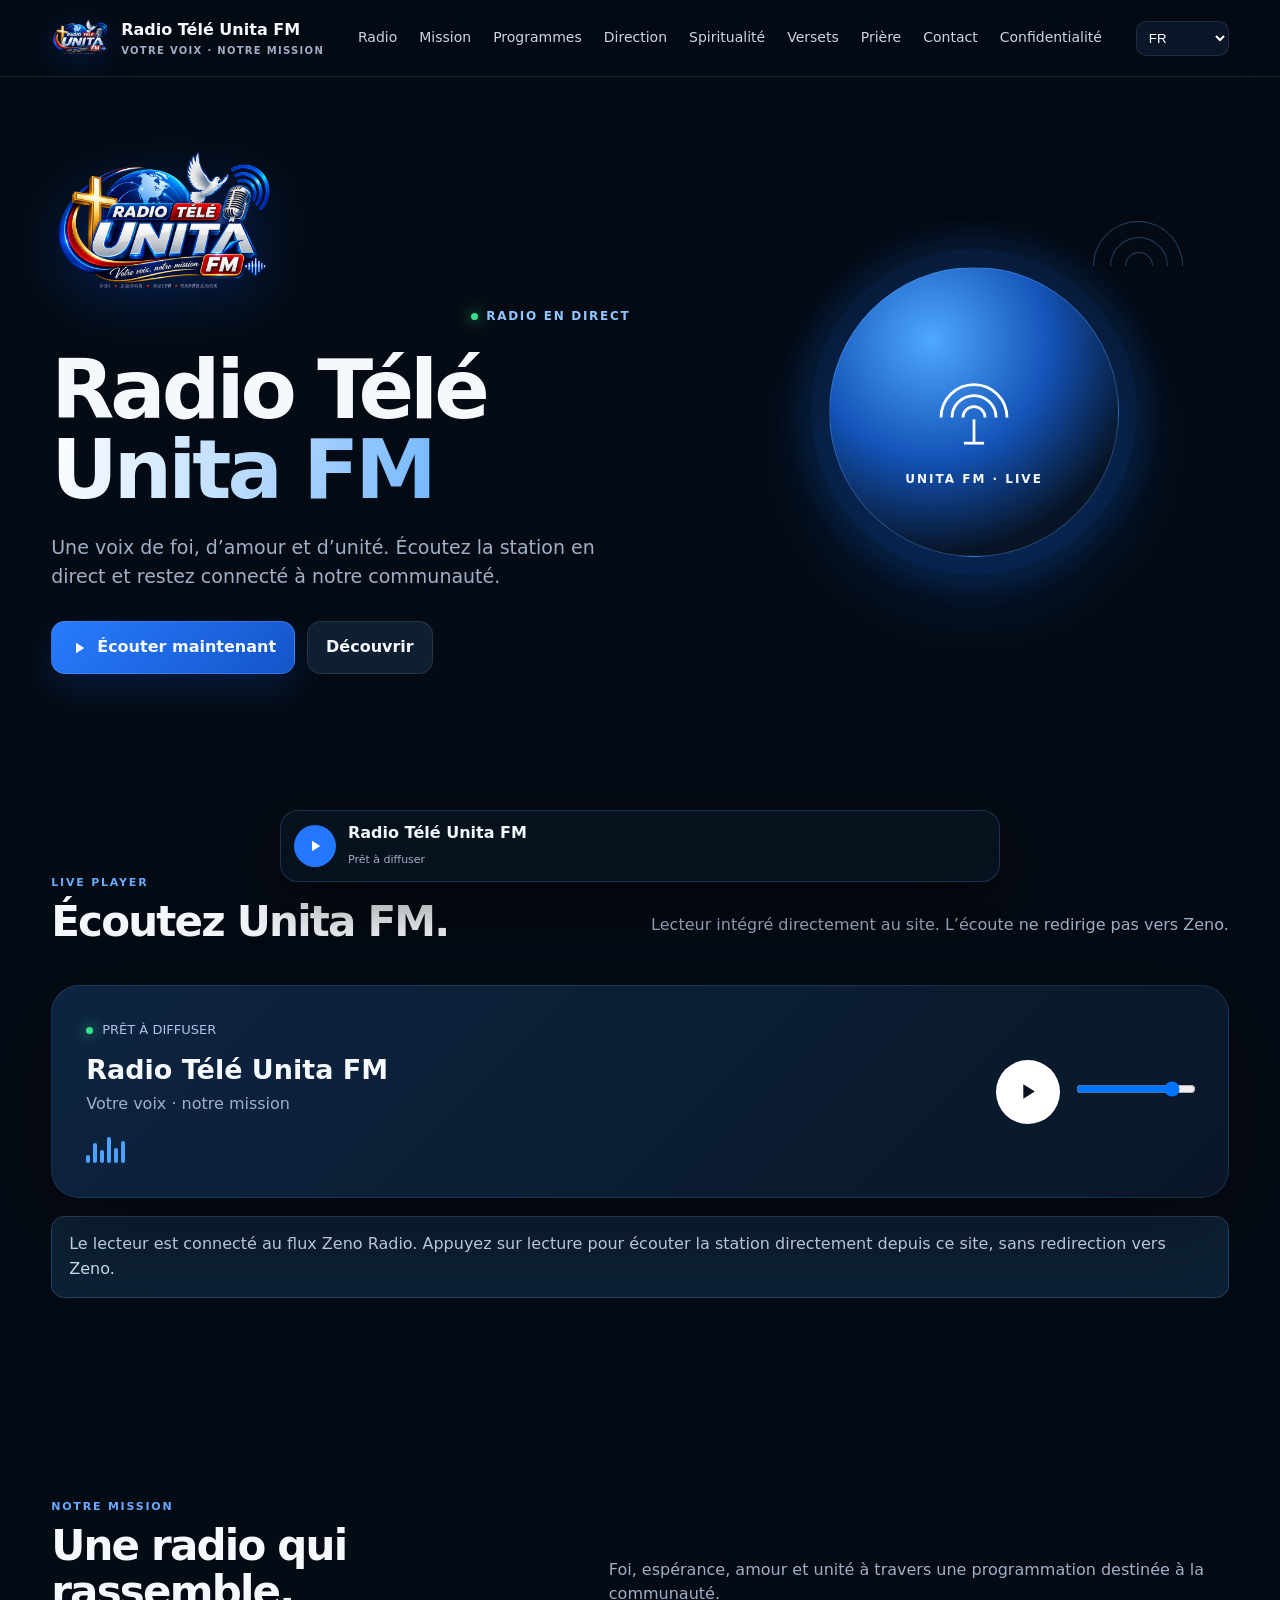
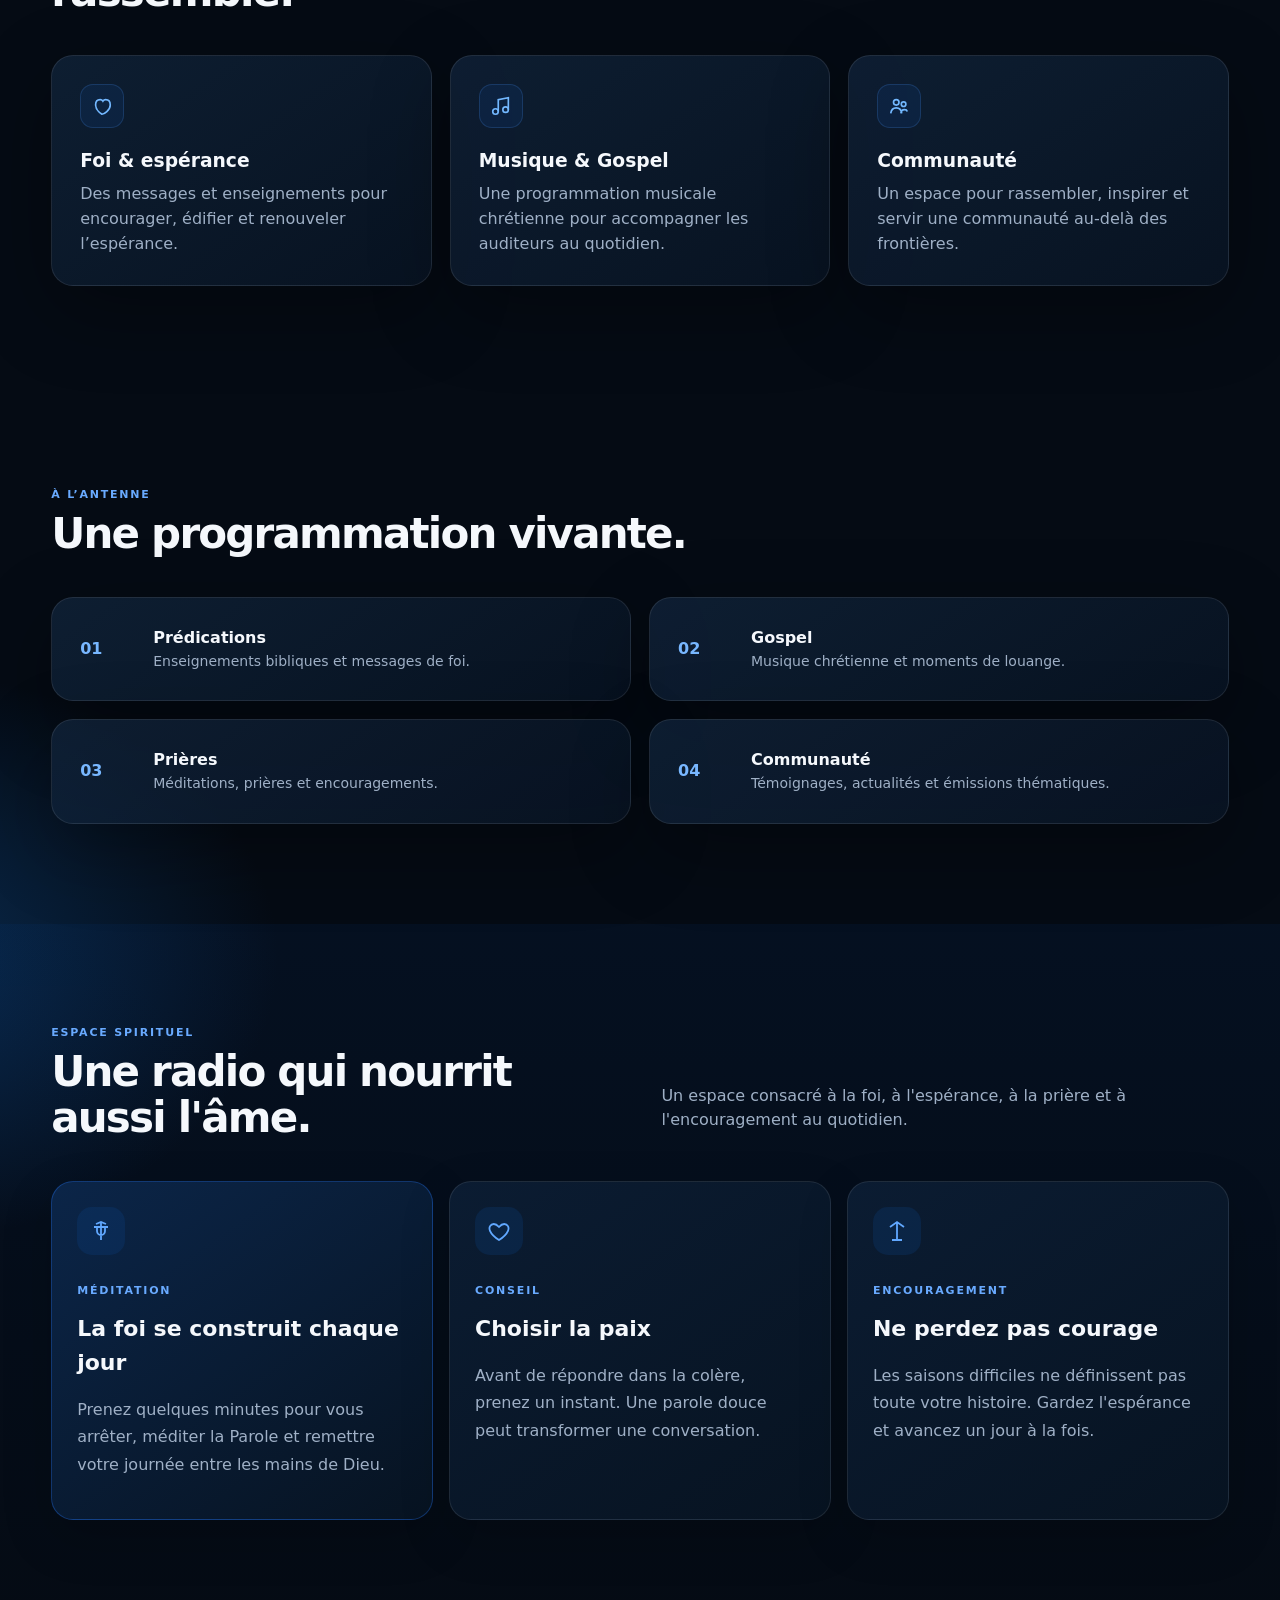
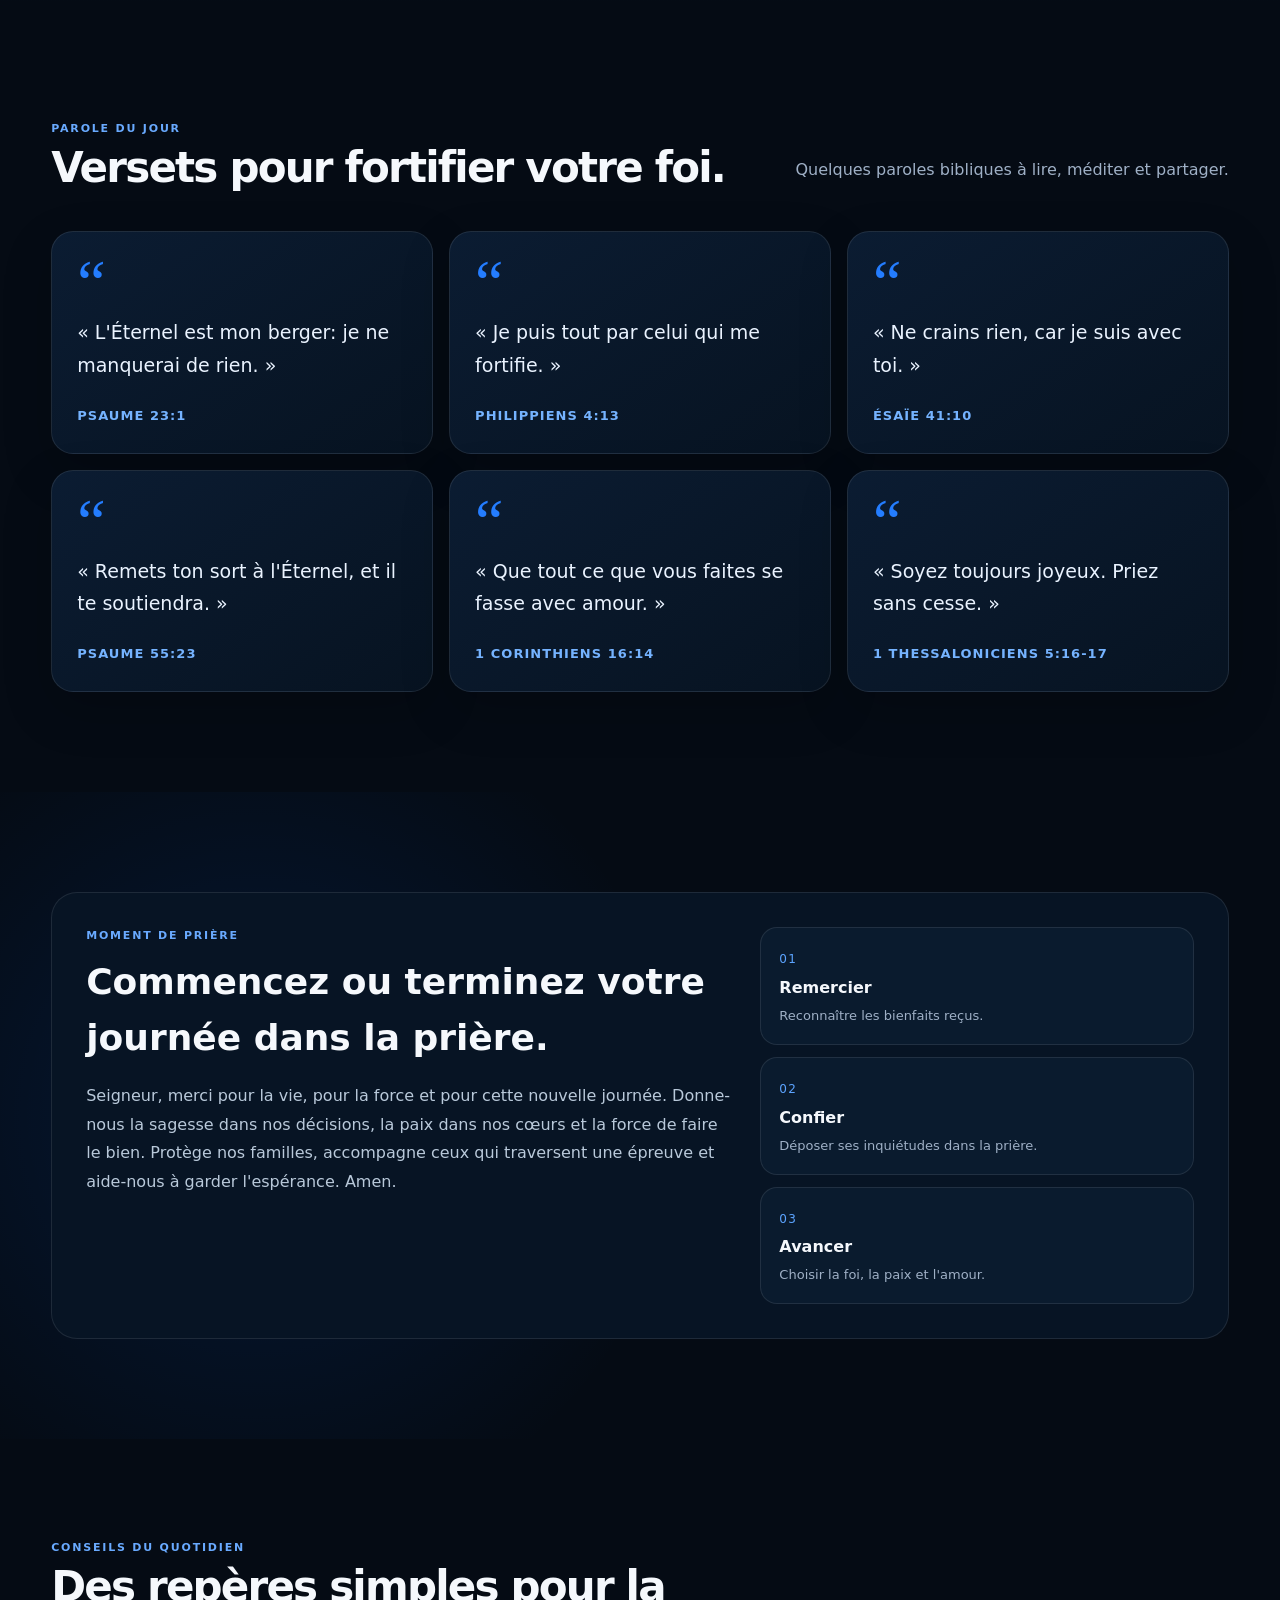
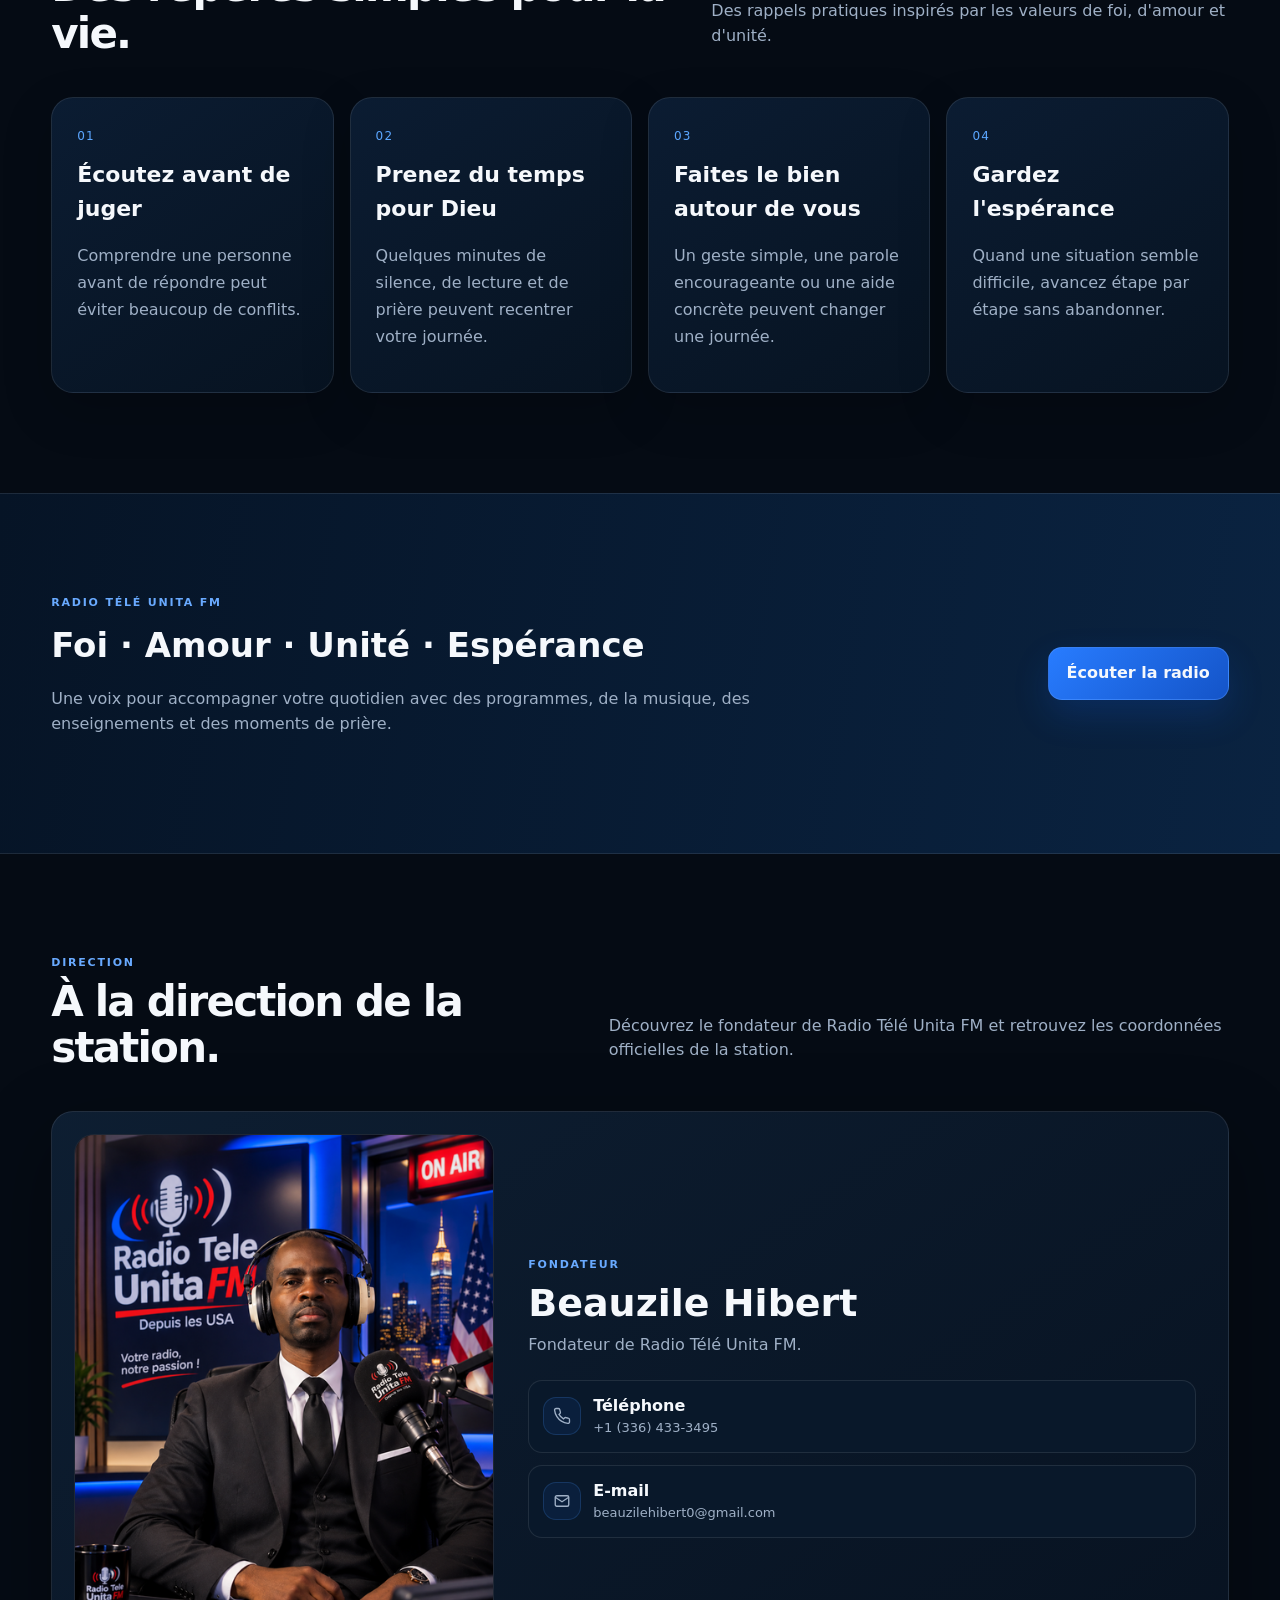
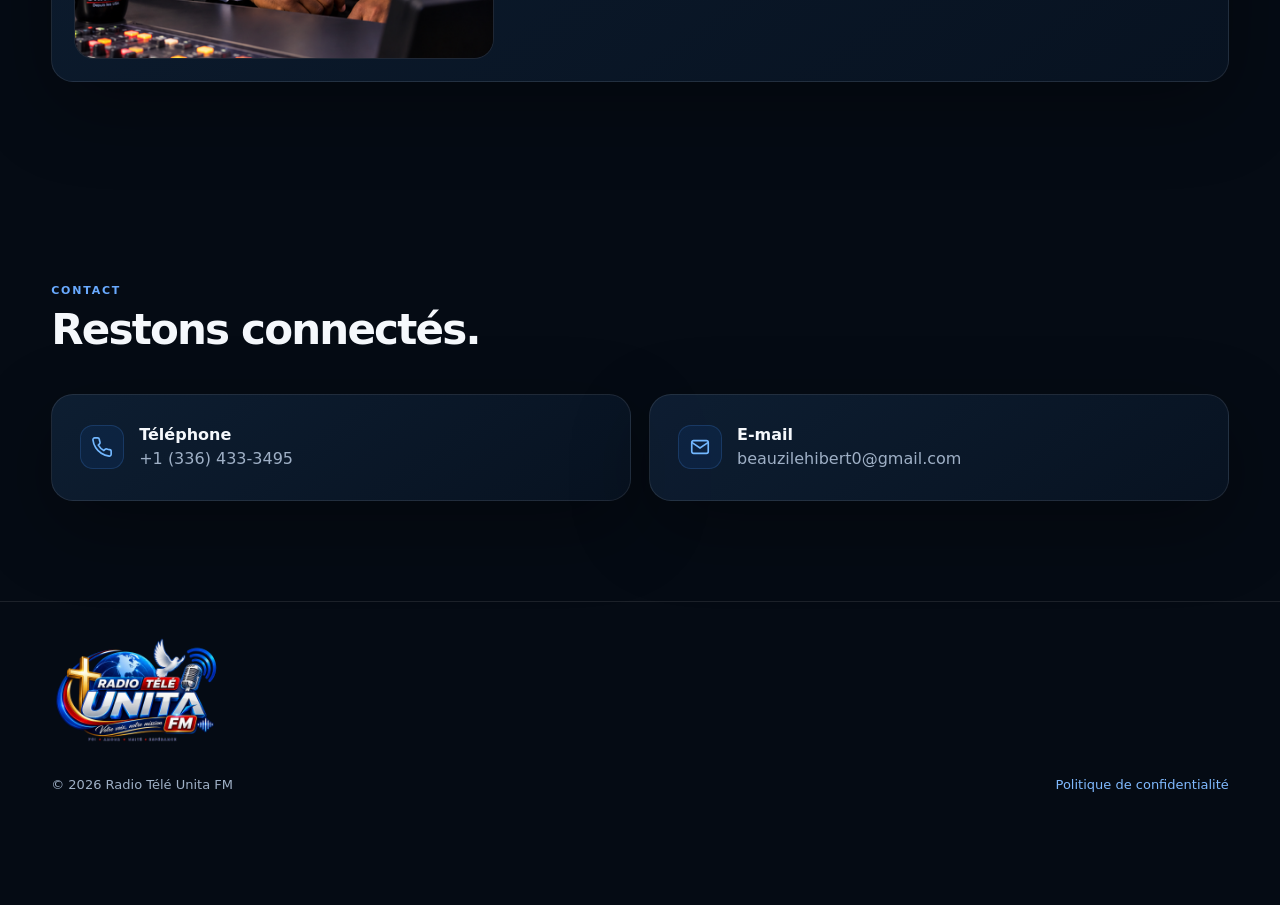
==== index.html @ 8cf8a058 "Add files via upload" ====
<!doctype html><html lang="fr"><head>
<meta charset="utf-8"><meta name="viewport" content="width=device-width,initial-scale=1">
<meta name="theme-color" content="#07111f"><meta name="description" content="Radio Télé Unita FM — Votre voix, notre mission.">
<title>Radio Télé Unita FM — Live</title>
<style>
:root{--bg:#050b14;--bg2:#091525;--panel:#0d1d31;--text:#f5f8fc;--muted:#9fb0c6;--blue:#287cff;--cyan:#5eb7ff;--line:#ffffff18;--green:#35e08a}
*{box-sizing:border-box}html{scroll-behavior:smooth}body{margin:0;color:var(--text);background:radial-gradient(900px 500px at 80% -10%,#123c70,transparent 60%),radial-gradient(700px 500px at -10% 35%,#092b50,transparent 58%),var(--bg);font-family:Inter,system-ui,-apple-system,"Segoe UI",sans-serif;line-height:1.55}a{color:inherit;text-decoration:none}.wrap{width:min(1180px,92%);margin:auto}
header{position:fixed;top:0;left:0;right:0;z-index:20;background:#050b14aa;border-bottom:1px solid var(--line);backdrop-filter:blur(20px)}.nav{height:76px;display:flex;align-items:center;justify-content:space-between;gap:18px}.brand{display:flex;align-items:center;gap:12px;font-weight:850}.logo{width:44px;height:44px;border:1px solid #4d9cff55;border-radius:14px;background:linear-gradient(145deg,#2477ff,#0d2c59);display:grid;place-items:center}.logo svg{width:23px}.brand small{display:block;color:var(--muted);font-size:10px;letter-spacing:1.3px}.links{display:flex;gap:22px;color:#c8d7e8;font-size:14px}.links a:hover{color:#fff}.lang{background:#0b1728;color:#fff;border:1px solid var(--line);padding:8px;border-radius:10px}
.hero{min-height:760px;padding:150px 0 100px;display:grid;place-items:center}.heroGrid{display:grid;grid-template-columns:1.08fr .92fr;align-items:center;gap:70px}.eyebrow{display:inline-flex;align-items:center;gap:8px;color:#91c5ff;font-size:12px;font-weight:800;letter-spacing:1.7px;text-transform:uppercase}.dot{width:7px;height:7px;border-radius:50%;background:var(--green);box-shadow:0 0 14px var(--green)}h1{font-size:clamp(48px,7vw,82px);line-height:.98;letter-spacing:-4px;margin:22px 0}.gradient{background:linear-gradient(100deg,#fff,#75b8ff);-webkit-background-clip:text;background-clip:text;color:transparent}.lead{font-size:19px;color:var(--muted);max-width:650px}.buttons{display:flex;gap:12px;flex-wrap:wrap;margin-top:30px}.btn{border:1px solid var(--line);background:#0f1f32;padding:13px 18px;border-radius:14px;font-weight:800;display:inline-flex;align-items:center;gap:9px}.primary{background:linear-gradient(135deg,#287cff,#1454c8);border-color:#5b9cff66;box-shadow:0 15px 35px #1265ff2b}.visual{position:relative;min-height:440px;display:grid;place-items:center}.halo{position:absolute;width:360px;height:360px;border-radius:50%;background:#1d73ff18;filter:blur(10px);animation:pulse 4s ease-in-out infinite}.disc{position:relative;width:290px;height:290px;border-radius:50%;border:1px solid #66adff55;background:radial-gradient(circle at 35% 25%,#4fa8ff,#1353b7 42%,#071426 75%);display:grid;place-items:center;box-shadow:0 0 0 18px #287cff0d,0 30px 100px #006dff38}.disc svg{width:110px}.disc b{position:absolute;bottom:68px;font-size:12px;letter-spacing:2px}.signal{position:absolute;top:35px;right:7%;width:120px;height:70px}.signal i{position:absolute;border:1px solid #5faaff55;border-left-color:transparent;border-bottom-color:transparent;border-radius:50%;transform:rotate(-45deg)}.s1{width:28px;height:28px;right:40px;top:25px}.s2{width:58px;height:58px;right:25px;top:10px}.s3{width:90px;height:90px;right:10px;top:-6px}
section{padding:100px 0}.top{display:flex;justify-content:space-between;gap:30px;align-items:end;margin-bottom:32px}.top h2{font-size:42px;line-height:1.1;letter-spacing:-1.8px;margin:8px 0}.top p{color:var(--muted);max-width:620px}.eyeblue{color:#69aaff;text-transform:uppercase;font-size:11px;letter-spacing:1.8px;font-weight:900}
.cards{display:grid;grid-template-columns:repeat(3,1fr);gap:18px}.card{background:linear-gradient(145deg,#11253dba,#091526ba);border:1px solid var(--line);border-radius:22px;padding:28px;box-shadow:0 25px 80px #0005;transition:.25s}.card:hover{transform:translateY(-4px);border-color:#62aaff3a}.ico{width:44px;height:44px;border-radius:13px;background:#1d73ff16;border:1px solid #4d9cff30;display:grid;place-items:center;color:#73b8ff}.ico svg{width:22px}.card h3{margin:18px 0 7px}.card p{margin:0;color:var(--muted)}
.player{position:relative;overflow:hidden;background:linear-gradient(135deg,#0d2440,#091728);border:1px solid #5c9eff2b;border-radius:28px;padding:34px;box-shadow:0 30px 100px #0005}.playerGrid{display:grid;grid-template-columns:1fr auto;gap:30px;align-items:center}.status{display:flex;align-items:center;gap:9px;color:#a9c6e6;font-size:13px}.track{font-size:27px;font-weight:850;margin:8px 0 2px}.artist{color:var(--muted)}.controls{display:flex;align-items:center;gap:14px}.play{width:64px;height:64px;border:0;border-radius:50%;background:#fff;color:#07111f;display:grid;place-items:center;cursor:pointer}.volume{width:120px}.volume input{width:100%}.eq{height:30px;display:flex;align-items:end;gap:3px;margin-top:16px}.eq i{display:block;width:4px;border-radius:4px;background:#4da1ff;height:8px;animation:eq 1s ease-in-out infinite}.eq i:nth-child(2){height:20px;animation-delay:.15s}.eq i:nth-child(3){height:13px;animation-delay:.3s}.eq i:nth-child(4){height:26px;animation-delay:.45s}.eq i:nth-child(5){height:15px;animation-delay:.6s}.eq i:nth-child(6){height:22px;animation-delay:.2s}.paused i{animation-play-state:paused}.notice{margin-top:18px;padding:15px 17px;background:#0d2035;border:1px solid #284463;border-radius:13px;color:#cfe2f6}
.programs,.contacts{display:grid;grid-template-columns:1fr 1fr;gap:18px}.program{display:flex;gap:18px;align-items:center}.number{min-width:55px;color:#78b7ff;font-weight:850}.program span{display:block;color:var(--muted);font-size:14px}.contactItem{display:flex;gap:15px;align-items:flex-start}.contactItem span{display:block;color:var(--muted)}
footer{border-top:1px solid var(--line);padding:35px 0 110px;color:var(--muted);font-size:13px}.foot{display:flex;justify-content:space-between;gap:20px;flex-wrap:wrap}.privacy{color:#80baff}.bottom{position:fixed;bottom:18px;left:50%;transform:translateX(-50%);z-index:30;width:min(720px,92%);background:#081320e8;border:1px solid #6aaeff35;backdrop-filter:blur(22px);border-radius:18px;padding:10px 13px;box-shadow:0 20px 60px #0008;display:flex;align-items:center;gap:12px}.mini{width:42px;height:42px;border:0;border-radius:50%;background:#2477ff;color:#fff;display:grid;place-items:center}.miniInfo{flex:1;min-width:0}.miniInfo b{display:block;white-space:nowrap;overflow:hidden;text-overflow:ellipsis}.miniInfo span{font-size:11px;color:var(--muted)}
@keyframes pulse{50%{transform:scale(1.08);opacity:.65}}@keyframes eq{50%{transform:scaleY(.35)}}
@media(max-width:900px){.director{grid-template-columns:1fr}.directorInfo{padding:8px}.heroGrid{grid-template-columns:1fr;gap:30px}.visual{min-height:350px}.cards{grid-template-columns:1fr}.programs,.contacts{grid-template-columns:1fr}.playerGrid{grid-template-columns:1fr}.top{display:block}.links{display:none}}

.director{display:grid;grid-template-columns:minmax(280px,420px) 1fr;gap:34px;align-items:center;padding:22px}
.directorPhoto{border-radius:20px;overflow:hidden;aspect-ratio:4/5;background:#08111f;border:1px solid #ffffff18}
.directorPhoto img{width:100%;height:100%;display:block;object-fit:cover;object-position:center top}
.directorInfo{padding:10px 10px 10px 0}.directorInfo h3{font-size:38px;line-height:1.1;margin:10px 0 8px}.directorInfo p{color:var(--muted);margin:0 0 22px}
.directorContacts{display:grid;gap:12px}.directorContacts a{display:flex;gap:12px;align-items:center;padding:13px 14px;border:1px solid var(--line);background:#09182a;border-radius:14px}.directorContacts a:hover{border-color:#5eaaff55}.directorContacts strong{display:block}.directorContacts span{display:block;color:var(--muted);font-size:13px}.ico.small{width:38px;height:38px;min-width:38px}.ico.small svg{width:18px}

.brandLogo{width:58px;height:42px;object-fit:contain;display:block;filter:drop-shadow(0 5px 16px rgba(0,95,255,.25))}
.footerLogo{width:170px;height:auto;object-fit:contain;margin-bottom:18px}.heroLogo{width:min(420px,78vw);max-height:150px;object-fit:contain;object-position:left center;margin:0 0 20px;filter:drop-shadow(0 15px 30px rgba(0,92,255,.25))}.directorContacts .ico.small{display:grid;place-items:center;flex:0 0 38px}.directorContacts .ico.small svg{display:block;margin:0}.contactItem{align-items:center}.contactItem>.ico{display:grid;place-items:center;flex:0 0 44px}.contactItem>.ico svg{display:block;margin:0}
.spiritualHero{background:linear-gradient(180deg,rgba(0,76,180,.08),transparent)}
.spiritualGrid,.verseGrid,.adviceGrid{display:grid;grid-template-columns:repeat(3,1fr);gap:16px}
.spiritualCard,.verseCard,.adviceCard{background:linear-gradient(145deg,#0b1c32,#071321);border:1px solid var(--line);border-radius:22px;padding:25px;box-shadow:0 18px 50px rgba(0,0,0,.18)}
.spiritualCard.featured{border-color:#2479ff55;background:linear-gradient(145deg,#0b2548,#071321)}
.spiritualIcon{width:48px;height:48px;border-radius:15px;display:grid;place-items:center;background:#0c4e9c33;color:#61a8ff;margin-bottom:22px}
.spiritualIcon svg{width:24px}
.spiritualCard h3,.adviceCard h3{margin:10px 0 10px;font-size:22px}
.spiritualCard p,.verseCard p,.adviceCard p{color:var(--muted);line-height:1.7}
.verseGrid{grid-template-columns:repeat(3,1fr)}
.verseCard{position:relative;min-height:190px}
.verseCard .quoteMark{font-size:64px;line-height:.8;color:#247dff;font-family:Georgia,serif}
.verseCard p{font-size:19px;color:#eaf3ff;margin:8px 0 22px}
.verseCard strong{font-size:13px;color:#75b3ff;letter-spacing:.08em;text-transform:uppercase}
.prayerSection{background:radial-gradient(circle at 20% 50%,rgba(0,103,255,.14),transparent 40%)}
.prayerBox{display:grid;grid-template-columns:1.2fr .8fr;gap:24px;padding:34px;border:1px solid var(--line);border-radius:26px;background:#071424}
.prayerCopy h2{font-size:36px;max-width:700px;margin:10px 0 16px}.prayerCopy p{color:#b9c9da;line-height:1.8}
.prayerSteps{display:grid;gap:12px}
.prayerSteps div{padding:18px;border:1px solid var(--line);border-radius:17px;background:#0a1b2e}
.prayerSteps span{font-size:12px;color:#5ca4ff;letter-spacing:.1em}.prayerSteps strong{display:block;margin:5px 0}.prayerSteps p{margin:0;color:var(--muted);font-size:13px}
.adviceGrid{grid-template-columns:repeat(4,1fr)}
.adviceCard>span{color:#5ba6ff;font-size:12px;letter-spacing:.1em}
.communityBand{background:linear-gradient(100deg,#061426,#0a2341);border-top:1px solid var(--line);border-bottom:1px solid var(--line)}
.communityInner{display:flex;justify-content:space-between;align-items:center;gap:30px}
.communityInner h2{font-size:34px;margin:8px 0}.communityInner p{color:var(--muted);max-width:720px}
@media(max-width:900px){.spiritualGrid,.verseGrid{grid-template-columns:1fr 1fr}.adviceGrid{grid-template-columns:1fr 1fr}.prayerBox{grid-template-columns:1fr}.communityInner{display:block}.communityInner .btn{margin-top:18px}}
@media(max-width:560px){.spiritualGrid,.verseGrid,.adviceGrid{grid-template-columns:1fr}.brandLogo{width:50px;height:38px}.prayerCopy h2,.communityInner h2{font-size:28px}}

</style></head>
<body>
<header><div class="wrap nav"><a class="brand" href="#home"><img class="brandLogo" src="./assets/logo-radio-tele-unita-fm.png" alt="Radio Télé Unita FM"><div>Radio Télé Unita FM<small>VOTRE VOIX · NOTRE MISSION</small></div></a><nav class="links"><a href="#radio">Radio</a><a href="#mission">Mission</a><a href="#programmes">Programmes</a><a href="#direction">Direction</a><a href="#spiritualite">Spiritualité</a><a href="#versets">Versets</a><a href="#priere">Prière</a><a href="#contact">Contact</a><a href="privacy.html">Confidentialité</a></nav><select id="lang" class="lang"><option value="fr">FR</option><option value="ht">KREYÒL</option><option value="en">EN</option></select></div></header>
<main id="home">
<section class="hero"><div class="wrap heroGrid"><div><img class="heroLogo" src="./assets/logo-radio-tele-unita-fm.png" alt="Logo officiel Radio Télé Unita FM"><div class="eyebrow"><i class="dot"></i> RADIO EN DIRECT</div><h1>Radio Télé<br><span class="gradient">Unita FM</span></h1><p class="lead" data-fr="Une voix de foi, d’amour et d’unité. Écoutez la station en direct et restez connecté à notre communauté." data-ht="Yon vwa lafwa, lanmou ak inite. Koute estasyon an an dirèk epi rete konekte ak kominote nou an." data-en="A voice of faith, love and unity. Listen live and stay connected to our community.">Une voix de foi, d’amour et d’unité. Écoutez la station en direct et restez connecté à notre communauté.</p><div class="buttons"><a class="btn primary" href="#radio" onclick="startRadio();return false;"><svg width="18" viewBox="0 0 24 24" fill="currentColor"><path d="M8 5v14l11-7z"/></svg>Écouter maintenant</a><a class="btn" href="#mission">Découvrir</a></div></div><div class="visual"><div class="halo"></div><div class="disc"><svg viewBox="0 0 120 120" fill="none" stroke="#fff" stroke-width="3"><path d="M24 66a36 36 0 0 1 72 0"/><path d="M36 66a24 24 0 0 1 48 0"/><path d="M48 66a12 12 0 0 1 24 0"/><path d="M60 68v25"/><path d="M49 94h22"/></svg><b>UNITA FM · LIVE</b></div><div class="signal"><i class="s1"></i><i class="s2"></i><i class="s3"></i></div></div></div></section>
<section id="radio"><div class="wrap"><div class="top"><div><div class="eyeblue">LIVE PLAYER</div><h2>Écoutez Unita FM.</h2></div><p>Lecteur intégré directement au site. L’écoute ne redirige pas vers Zeno.</p></div><div class="player"><div class="playerGrid"><div><div class="status"><i class="dot"></i><span id="status">PRÊT À DIFFUSER</span></div><div class="track">Radio Télé Unita FM</div><div class="artist" id="artist">Votre voix · notre mission</div><div class="eq paused" id="eq"><i></i><i></i><i></i><i></i><i></i><i></i></div></div><div class="controls"><button class="play" id="play" aria-label="Lecture"><svg viewBox="0 0 24 24" width="25" fill="currentColor"><path d="M8 5v14l11-7z"/></svg></button><div class="volume"><input id="volume" type="range" min="0" max="1" step=".01" value=".85"></div></div></div><audio id="audio" preload="none"></audio></div><div class="notice" id="notice">Le lecteur est connecté au flux Zeno Radio. Appuyez sur lecture pour écouter la station directement depuis ce site, sans redirection vers Zeno.</div></div></section>
<section id="mission"><div class="wrap"><div class="top"><div><div class="eyeblue">NOTRE MISSION</div><h2>Une radio qui rassemble.</h2></div><p>Foi, espérance, amour et unité à travers une programmation destinée à la communauté.</p></div><div class="cards">
<div class="card"><div class="ico"><svg viewBox="0 0 24 24" fill="none" stroke="currentColor" stroke-width="1.8"><path d="M12 21s-7-4.4-7-10.2C5 7.5 6.9 5 10 5c1.4 0 2.4.7 3 1.7C13.6 5.7 14.6 5 16 5c3.1 0 5 2.5 5 5.8C21 16.6 14 21 12 21Z"/></svg></div><h3>Foi & espérance</h3><p>Des messages et enseignements pour encourager, édifier et renouveler l’espérance.</p></div>
<div class="card"><div class="ico"><svg viewBox="0 0 24 24" fill="none" stroke="currentColor" stroke-width="1.8"><path d="M9 18V5l11-2v13"/><circle cx="6" cy="18" r="3"/><circle cx="17" cy="16" r="3"/></svg></div><h3>Musique & Gospel</h3><p>Une programmation musicale chrétienne pour accompagner les auditeurs au quotidien.</p></div>
<div class="card"><div class="ico"><svg viewBox="0 0 24 24" fill="none" stroke="currentColor" stroke-width="1.8"><circle cx="9" cy="8" r="3"/><circle cx="17" cy="10" r="2.5"/><path d="M3 20c.5-4 2.4-6 6-6s5.5 2 6 6M14 20c.3-2.5 1.5-4 4-4 1.6 0 2.7.6 3 2"/></svg></div><h3>Communauté</h3><p>Un espace pour rassembler, inspirer et servir une communauté au-delà des frontières.</p></div>
</div></div></section>
<section id="programmes"><div class="wrap"><div class="top"><div><div class="eyeblue">À L’ANTENNE</div><h2>Une programmation vivante.</h2></div></div><div class="programs">
<div class="card program"><div class="number">01</div><div><strong>Prédications</strong><span>Enseignements bibliques et messages de foi.</span></div></div><div class="card program"><div class="number">02</div><div><strong>Gospel</strong><span>Musique chrétienne et moments de louange.</span></div></div><div class="card program"><div class="number">03</div><div><strong>Prières</strong><span>Méditations, prières et encouragements.</span></div></div><div class="card program"><div class="number">04</div><div><strong>Communauté</strong><span>Témoignages, actualités et émissions thématiques.</span></div></div>
</div></div></section>


<section id="spiritualite" class="spiritualHero">
  <div class="wrap">
    <div class="top">
      <div>
        <div class="eyeblue">ESPACE SPIRITUEL</div>
        <h2>Une radio qui nourrit aussi l'âme.</h2>
      </div>
      <p>Un espace consacré à la foi, à l'espérance, à la prière et à l'encouragement au quotidien.</p>
    </div>
    <div class="spiritualGrid">
      <article class="spiritualCard featured">
        <div class="spiritualIcon"><svg viewBox="0 0 24 24" fill="none" stroke="currentColor" stroke-width="1.8"><path d="M12 3v18M5 8h14M7 5l5-2 5 2M8 8v4a4 4 0 0 0 8 0V8"/></svg></div>
        <span class="eyeblue">MÉDITATION</span>
        <h3>La foi se construit chaque jour</h3>
        <p>Prenez quelques minutes pour vous arrêter, méditer la Parole et remettre votre journée entre les mains de Dieu.</p>
      </article>
      <article class="spiritualCard">
        <div class="spiritualIcon"><svg viewBox="0 0 24 24" fill="none" stroke="currentColor" stroke-width="1.8"><path d="M12 21s-7-4.5-9-9.2C1.5 8.3 3.4 5 6.8 5c2 0 3.5 1.1 5.2 3 1.7-1.9 3.2-3 5.2-3C20.6 5 22.5 8.3 21 11.8 19 16.5 12 21 12 21Z"/></svg></div>
        <span class="eyeblue">CONSEIL</span>
        <h3>Choisir la paix</h3>
        <p>Avant de répondre dans la colère, prenez un instant. Une parole douce peut transformer une conversation.</p>
      </article>
      <article class="spiritualCard">
        <div class="spiritualIcon"><svg viewBox="0 0 24 24" fill="none" stroke="currentColor" stroke-width="1.8"><path d="M12 3v18M5 8l7-5 7 5M7 21h10"/></svg></div>
        <span class="eyeblue">ENCOURAGEMENT</span>
        <h3>Ne perdez pas courage</h3>
        <p>Les saisons difficiles ne définissent pas toute votre histoire. Gardez l'espérance et avancez un jour à la fois.</p>
      </article>
    </div>
  </div>
</section>

<section id="versets">
  <div class="wrap">
    <div class="top">
      <div><div class="eyeblue">PAROLE DU JOUR</div><h2>Versets pour fortifier votre foi.</h2></div>
      <p>Quelques paroles bibliques à lire, méditer et partager.</p>
    </div>
    <div class="verseGrid">
      <article class="verseCard">
        <div class="quoteMark">“</div>
        <p>« L'Éternel est mon berger: je ne manquerai de rien. »</p>
        <strong>Psaume 23:1</strong>
      </article>
      <article class="verseCard">
        <div class="quoteMark">“</div>
        <p>« Je puis tout par celui qui me fortifie. »</p>
        <strong>Philippiens 4:13</strong>
      </article>
      <article class="verseCard">
        <div class="quoteMark">“</div>
        <p>« Ne crains rien, car je suis avec toi. »</p>
        <strong>Ésaïe 41:10</strong>
      </article>
      <article class="verseCard">
        <div class="quoteMark">“</div>
        <p>« Remets ton sort à l'Éternel, et il te soutiendra. »</p>
        <strong>Psaume 55:23</strong>
      </article>
      <article class="verseCard">
        <div class="quoteMark">“</div>
        <p>« Que tout ce que vous faites se fasse avec amour. »</p>
        <strong>1 Corinthiens 16:14</strong>
      </article>
      <article class="verseCard">
        <div class="quoteMark">“</div>
        <p>« Soyez toujours joyeux. Priez sans cesse. »</p>
        <strong>1 Thessaloniciens 5:16-17</strong>
      </article>
    </div>
  </div>
</section>

<section id="priere" class="prayerSection">
  <div class="wrap">
    <div class="prayerBox">
      <div class="prayerCopy">
        <div class="eyeblue">MOMENT DE PRIÈRE</div>
        <h2>Commencez ou terminez votre journée dans la prière.</h2>
        <p>Seigneur, merci pour la vie, pour la force et pour cette nouvelle journée. Donne-nous la sagesse dans nos décisions, la paix dans nos cœurs et la force de faire le bien. Protège nos familles, accompagne ceux qui traversent une épreuve et aide-nous à garder l'espérance. Amen.</p>
      </div>
      <div class="prayerSteps">
        <div><span>01</span><strong>Remercier</strong><p>Reconnaître les bienfaits reçus.</p></div>
        <div><span>02</span><strong>Confier</strong><p>Déposer ses inquiétudes dans la prière.</p></div>
        <div><span>03</span><strong>Avancer</strong><p>Choisir la foi, la paix et l'amour.</p></div>
      </div>
    </div>
  </div>
</section>

<section id="conseils">
  <div class="wrap">
    <div class="top">
      <div><div class="eyeblue">CONSEILS DU QUOTIDIEN</div><h2>Des repères simples pour la vie.</h2></div>
      <p>Des rappels pratiques inspirés par les valeurs de foi, d'amour et d'unité.</p>
    </div>
    <div class="adviceGrid">
      <article class="adviceCard"><span>01</span><h3>Écoutez avant de juger</h3><p>Comprendre une personne avant de répondre peut éviter beaucoup de conflits.</p></article>
      <article class="adviceCard"><span>02</span><h3>Prenez du temps pour Dieu</h3><p>Quelques minutes de silence, de lecture et de prière peuvent recentrer votre journée.</p></article>
      <article class="adviceCard"><span>03</span><h3>Faites le bien autour de vous</h3><p>Un geste simple, une parole encourageante ou une aide concrète peuvent changer une journée.</p></article>
      <article class="adviceCard"><span>04</span><h3>Gardez l'espérance</h3><p>Quand une situation semble difficile, avancez étape par étape sans abandonner.</p></article>
    </div>
  </div>
</section>

<section class="communityBand">
  <div class="wrap communityInner">
    <div><div class="eyeblue">RADIO TÉLÉ UNITA FM</div><h2>Foi · Amour · Unité · Espérance</h2><p>Une voix pour accompagner votre quotidien avec des programmes, de la musique, des enseignements et des moments de prière.</p></div>
    <a class="btn primary" href="#player">Écouter la radio</a>
  </div>
</section>

<section id="direction"><div class="wrap"><div class="top"><div><div class="eyeblue">DIRECTION</div><h2>À la direction de la station.</h2></div><p>Découvrez le fondateur de Radio Télé Unita FM et retrouvez les coordonnées officielles de la station.</p></div>
<div class="director card">
  <div class="directorPhoto"><img src="assets/fondateur-beauzile-hibert.png" alt="Beauzile Hibert, fondateur de Radio Télé Unita FM"></div>
  <div class="directorInfo">
    <div class="eyeblue">FONDATEUR</div>
    <h3>Beauzile Hibert</h3>
    <p>Fondateur de Radio Télé Unita FM.</p>
    <div class="directorContacts">
      <a href="tel:+13364333495"><span class="ico small"><svg viewBox="0 0 24 24" fill="none" stroke="currentColor" stroke-width="1.8"><path d="M22 16.9v3a2 2 0 0 1-2.2 2 19.8 19.8 0 0 1-8.6-3.1 19.4 19.4 0 0 1-6-6A19.8 19.8 0 0 1 2.1 4.2 2 2 0 0 1 4.1 2h3a2 2 0 0 1 2 1.7c.1 1 .4 1.9.7 2.8a2 2 0 0 1-.5 2.1L8 9.9a16 16 0 0 0 6 6l1.3-1.3a2 2 0 0 1 2.1-.5c.9.3 1.8.6 2.8.7a2 2 0 0 1 1.8 2.1Z"/></svg></span><div><strong>Téléphone</strong><span>+1 (336) 433-3495</span></div></a>
      <a href="mailto:beauzilehibert0@gmail.com"><span class="ico small"><svg viewBox="0 0 24 24" fill="none" stroke="currentColor" stroke-width="1.8"><rect x="3" y="5" width="18" height="14" rx="2"/><path d="m3 7 9 6 9-6"/></svg></span><div><strong>E-mail</strong><span>beauzilehibert0@gmail.com</span></div></a>
    </div>
  </div>
</div></div></section>

<section id="contact"><div class="wrap"><div class="top"><div><div class="eyeblue">CONTACT</div><h2>Restons connectés.</h2></div></div><div class="contacts">
<div class="card contactItem"><div class="ico"><svg viewBox="0 0 24 24" fill="none" stroke="currentColor" stroke-width="1.8"><path d="M22 16.9v3a2 2 0 0 1-2.2 2 19.8 19.8 0 0 1-8.6-3.1 19.4 19.4 0 0 1-6-6A19.8 19.8 0 0 1 2.1 4.2 2 2 0 0 1 4.1 2h3a2 2 0 0 1 2 1.7c.1 1 .4 1.9.7 2.8a2 2 0 0 1-.5 2.1L8 9.9a16 16 0 0 0 6 6l1.3-1.3a2 2 0 0 1 2.1-.5c.9.3 1.8.6 2.8.7a2 2 0 0 1 1.8 2.1Z"/></svg></div><div><strong>Téléphone</strong><span>+1 (336) 433-3495</span></div></div>
<div class="card contactItem"><div class="ico"><svg viewBox="0 0 24 24" fill="none" stroke="currentColor" stroke-width="1.8"><rect x="3" y="5" width="18" height="14" rx="2"/><path d="m3 7 9 6 9-6"/></svg></div><div><strong>E-mail</strong><span>beauzilehibert0@gmail.com</span></div></div>
</div></div></section></main>
<footer><div class="wrap"><img class="footerLogo" src="./assets/logo-radio-tele-unita-fm.png" alt="Radio Télé Unita FM"><div class="foot"><div>© 2026 Radio Télé Unita FM</div><a class="privacy" href="privacy.html">Politique de confidentialité</a></div></footer>
<div class="bottom"><button class="mini" id="mini" aria-label="Lecture"><svg width="18" viewBox="0 0 24 24" fill="currentColor"><path d="M8 5v14l11-7z"/></svg></button><div class="miniInfo"><b>Radio Télé Unita FM</b><span id="miniStatus">Prêt à diffuser</span></div></div>
<script>
const STREAM_URL="https://stream.zeno.fm/qqpqyfuzresvv";
const audio=document.getElementById("audio"),play=document.getElementById("play"),mini=document.getElementById("mini"),status=document.getElementById("status"),miniStatus=document.getElementById("miniStatus"),eq=document.getElementById("eq");
if(STREAM_URL) audio.src=STREAM_URL;
function render(on){play.innerHTML=on?'<svg viewBox="0 0 24 24" width="25" fill="currentColor"><path d="M7 5h3v14H7zM14 5h3v14h-3z"/></svg>':'<svg viewBox="0 0 24 24" width="25" fill="currentColor"><path d="M8 5v14l11-7z"/></svg>';mini.innerHTML=on?'<svg viewBox="0 0 24 24" width="18" fill="currentColor"><path d="M7 5h3v14H7zM14 5h3v14h-3z"/></svg>':'<svg viewBox="0 0 24 24" width="18" fill="currentColor"><path d="M8 5v14l11-7z"/></svg>';eq.classList.toggle("paused",!on);status.textContent=on?"EN DIRECT":"PRÊT À DIFFUSER";miniStatus.textContent=on?"En direct":"Prêt à diffuser"}
async function startRadio(){if(!STREAM_URL){document.getElementById("notice").scrollIntoView({behavior:"smooth",block:"center"});return}try{await audio.play()}catch(e){status.textContent="Flux indisponible"}}
function toggle(){audio.paused?startRadio():audio.pause()}play.onclick=toggle;mini.onclick=toggle;audio.onplaying=()=>render(true);audio.onpause=()=>render(false);audio.onerror=()=>{status.textContent="Flux momentanément indisponible";miniStatus.textContent="Flux indisponible";render(false)};document.getElementById("volume").oninput=e=>audio.volume=e.target.value;
const I18N={
ht:{
"VOTRE VOIX · NOTRE MISSION":"VWA OU · MISYON NOU","RADIO EN DIRECT":"RADYO AN DIRÈK","Une voix de foi, d’amour et d’unité. Écoutez la station en direct et restez connecté à notre communauté.":"Yon vwa lafwa, lanmou ak inite. Koute estasyon an an dirèk epi rete konekte ak kominote nou an.","Écouter maintenant":"Koute kounye a","Découvrir":"Dekouvri","LIVE PLAYER":"LEKTÈ LIVE","Écoutez Unita FM.":"Koute Unita FM.","Lecteur intégré directement au site. L’écoute ne redirige pas vers Zeno.":"Lektè a entegre dirèkteman sou sit la. Koute a pa redirije sou Zeno.","PRÊT À DIFFUSER":"PARE POU DIFIZE","Votre voix · notre mission":"Vwa ou · misyon nou","EN DIRECT":"AN DIRÈK","Radio Télé Unita FM":"Radio Télé Unita FM","NOTRE MISSION":"MISYON NOU","Une radio qui rassemble.":"Yon radyo ki rasanble.","Foi, espérance, amour et unité à travers une programmation destinée à la communauté.":"Lafwa, espwa, lanmou ak inite atravè yon pwogramasyon pou kominote a.","Foi & espérance":"Lafwa ak espwa","Musique & Gospel":"Mizik ak Gospel","Communauté":"Kominote","À L’ANTENNE":"NAN ANTÈN","Une programmation vivante.":"Yon pwogramasyon vivan.","Prédications":"Predikasyon","Enseignements bibliques et messages de foi.":"Ansèyman biblik ak mesaj lafwa.","Gospel":"Gospel","Musique chrétienne et moments de louange.":"Mizik kretyen ak moman lwanj.","Prières":"Lapriyè","Méditations, prières et encouragements.":"Meditasyon, lapriyè ak ankourajman.","Témoignages, actualités et émissions thématiques.":"Temwayaj, nouvèl ak emisyon tematik.","ESPACE SPIRITUEL":"ESPAS ESPIRITYÈL","Une radio qui nourrit aussi l'âme.":"Yon radyo ki nouri nanm nan tou.","Un espace consacré à la foi, à l'espérance, à la prière et à l'encouragement au quotidien.":"Yon espas pou lafwa, espwa, lapriyè ak ankourajman chak jou.","MÉDITATION":"MEDITASYON","La foi se construit chaque jour":"Lafwa bati chak jou","CONSEIL":"KONSÈY","Choisir la paix":"Chwazi lapè","ENCOURAGEMENT":"ANKOURAJMAN","Ne perdez pas courage":"Pa pèdi kouraj","PAROLE DU JOUR":"PAWÒL JOU A","Versets pour fortifier votre foi.":"Vèsè pou ranfòse lafwa ou.","Quelques paroles bibliques à lire, méditer et partager.":"Kèk pawòl biblik pou li, medite epi pataje.","MOMENT DE PRIÈRE":"MOMAN LAPRIYÈ","Commencez ou terminez votre journée dans la prière.":"Kòmanse oswa fini jounen ou nan lapriyè.","Remercier":"Remèsye","Confier":"Konfye","Avancer":"Avanse","CONSEILS DU QUOTIDIEN":"KONSÈY POU CHAK JOU","Des repères simples pour la vie.":"Kèk prensip senp pou lavi.","RADIO TÉLÉ UNITA FM":"RADYO TÉLÉ UNITA FM","Foi · Amour · Unité · Espérance":"Lafwa · Lanmou · Inite · Espwa","DIRECTION":"DIREKSYON","À la direction de la station.":"Direksyon estasyon an.","FONDATEUR":"FONDATÈ","Fondateur de Radio Télé Unita FM.":"Fondatè Radio Télé Unita FM.","Téléphone":"Telefòn","E-mail":"Imèl","CONTACT":"KONTAK","Restons connectés.":"Ann rete konekte.","Politique de confidentialité":"Règle sou vi prive","Confidentialité":"Vi prive","Radio":"Radyo","Mission":"Misyon","Programmes":"Pwogram","Direction":"Direksyon","Spiritualité":"Espirityalite","Versets":"Vèsè","Prière":"Lapriyè","Contact":"Kontak"},
en:{
"VOTRE VOIX · NOTRE MISSION":"YOUR VOICE · OUR MISSION","RADIO EN DIRECT":"LIVE RADIO","Une voix de foi, d’amour et d’unité. Écoutez la station en direct et restez connecté à notre communauté.":"A voice of faith, love and unity. Listen live and stay connected to our community.","Écouter maintenant":"Listen now","Découvrir":"Discover","LIVE PLAYER":"LIVE PLAYER","Écoutez Unita FM.":"Listen to Unita FM.","Lecteur intégré directement au site. L’écoute ne redirige pas vers Zeno.":"The player is built directly into the site. Listening does not redirect to Zeno.","PRÊT À DIFFUSER":"READY TO BROADCAST","Votre voix · notre mission":"Your voice · our mission","EN DIRECT":"LIVE","NOTRE MISSION":"OUR MISSION","Une radio qui rassemble.":"A radio that brings people together.","Foi, espérance, amour et unité à travers une programmation destinée à la communauté.":"Faith, hope, love and unity through programming for the community.","Foi & espérance":"Faith & hope","Musique & Gospel":"Music & Gospel","Communauté":"Community","À L’ANTENNE":"ON AIR","Une programmation vivante.":"A vibrant programming lineup.","Prédications":"Preaching","Enseignements bibliques et messages de foi.":"Biblical teaching and messages of faith.","Gospel":"Gospel","Musique chrétienne et moments de louange.":"Christian music and worship moments.","Prières":"Prayer","Méditations, prières et encouragements.":"Meditations, prayers and encouragement.","Témoignages, actualités et émissions thématiques.":"Testimonies, news and themed programs.","ESPACE SPIRITUEL":"SPIRITUAL SPACE","Une radio qui nourrit aussi l'âme.":"A radio that also nourishes the soul.","Un espace consacré à la foi, à l'espérance, à la prière et à l'encouragement au quotidien.":"A space for faith, hope, prayer and daily encouragement.","MÉDITATION":"MEDITATION","La foi se construit chaque jour":"Faith is built every day","CONSEIL":"ADVICE","Choisir la paix":"Choose peace","ENCOURAGEMENT":"ENCOURAGEMENT","Ne perdez pas courage":"Do not lose heart","PAROLE DU JOUR":"VERSE OF THE DAY","Versets pour fortifier votre foi.":"Verses to strengthen your faith.","Quelques paroles bibliques à lire, méditer et partager.":"Bible verses to read, meditate on and share.","MOMENT DE PRIÈRE":"PRAYER TIME","Commencez ou terminez votre journée dans la prière.":"Start or end your day in prayer.","Remercier":"Give thanks","Confier":"Entrust","Avancer":"Move forward","CONSEILS DU QUOTIDIEN":"DAILY GUIDANCE","Des repères simples pour la vie.":"Simple guidance for life.","RADIO TÉLÉ UNITA FM":"RADIO TÉLÉ UNITA FM","Foi · Amour · Unité · Espérance":"Faith · Love · Unity · Hope","DIRECTION":"LEADERSHIP","À la direction de la station.":"The station's leadership.","FONDATEUR":"FOUNDER","Fondateur de Radio Télé Unita FM.":"Founder of Radio Télé Unita FM.","Téléphone":"Phone","E-mail":"Email","CONTACT":"CONTACT","Restons connectés.":"Stay connected.","Politique de confidentialité":"Privacy Policy","Confidentialité":"Privacy","Radio":"Radio","Mission":"Mission","Programmes":"Programs","Direction":"Leadership","Spiritualité":"Spirituality","Versets":"Verses","Prière":"Prayer","Contact":"Contact"}}
function setLang(l){
const dict=I18N[l]||{};
document.querySelectorAll('[data-'+l+']').forEach(e=>{e.textContent=e.getAttribute('data-'+l)});
const walker=document.createTreeWalker(document.body,NodeFilter.SHOW_TEXT);
const nodes=[];while(walker.nextNode()) nodes.push(walker.currentNode);
for(const n of nodes){if(!n.parentElement||['SCRIPT','STYLE','SELECT','OPTION'].includes(n.parentElement.tagName)) continue;const key=n.nodeValue.trim();if(dict[key]) n.nodeValue=n.nodeValue.replace(key,dict[key]);}
document.documentElement.lang=l;localStorage.setItem('unitaLang',l)}const s=document.getElementById("lang"),saved=localStorage.getItem("unitaLang")||"fr";s.value=saved;setLang(saved);s.onchange=()=>{localStorage.setItem("unitaLang",s.value);location.reload()};
</script></body></html>
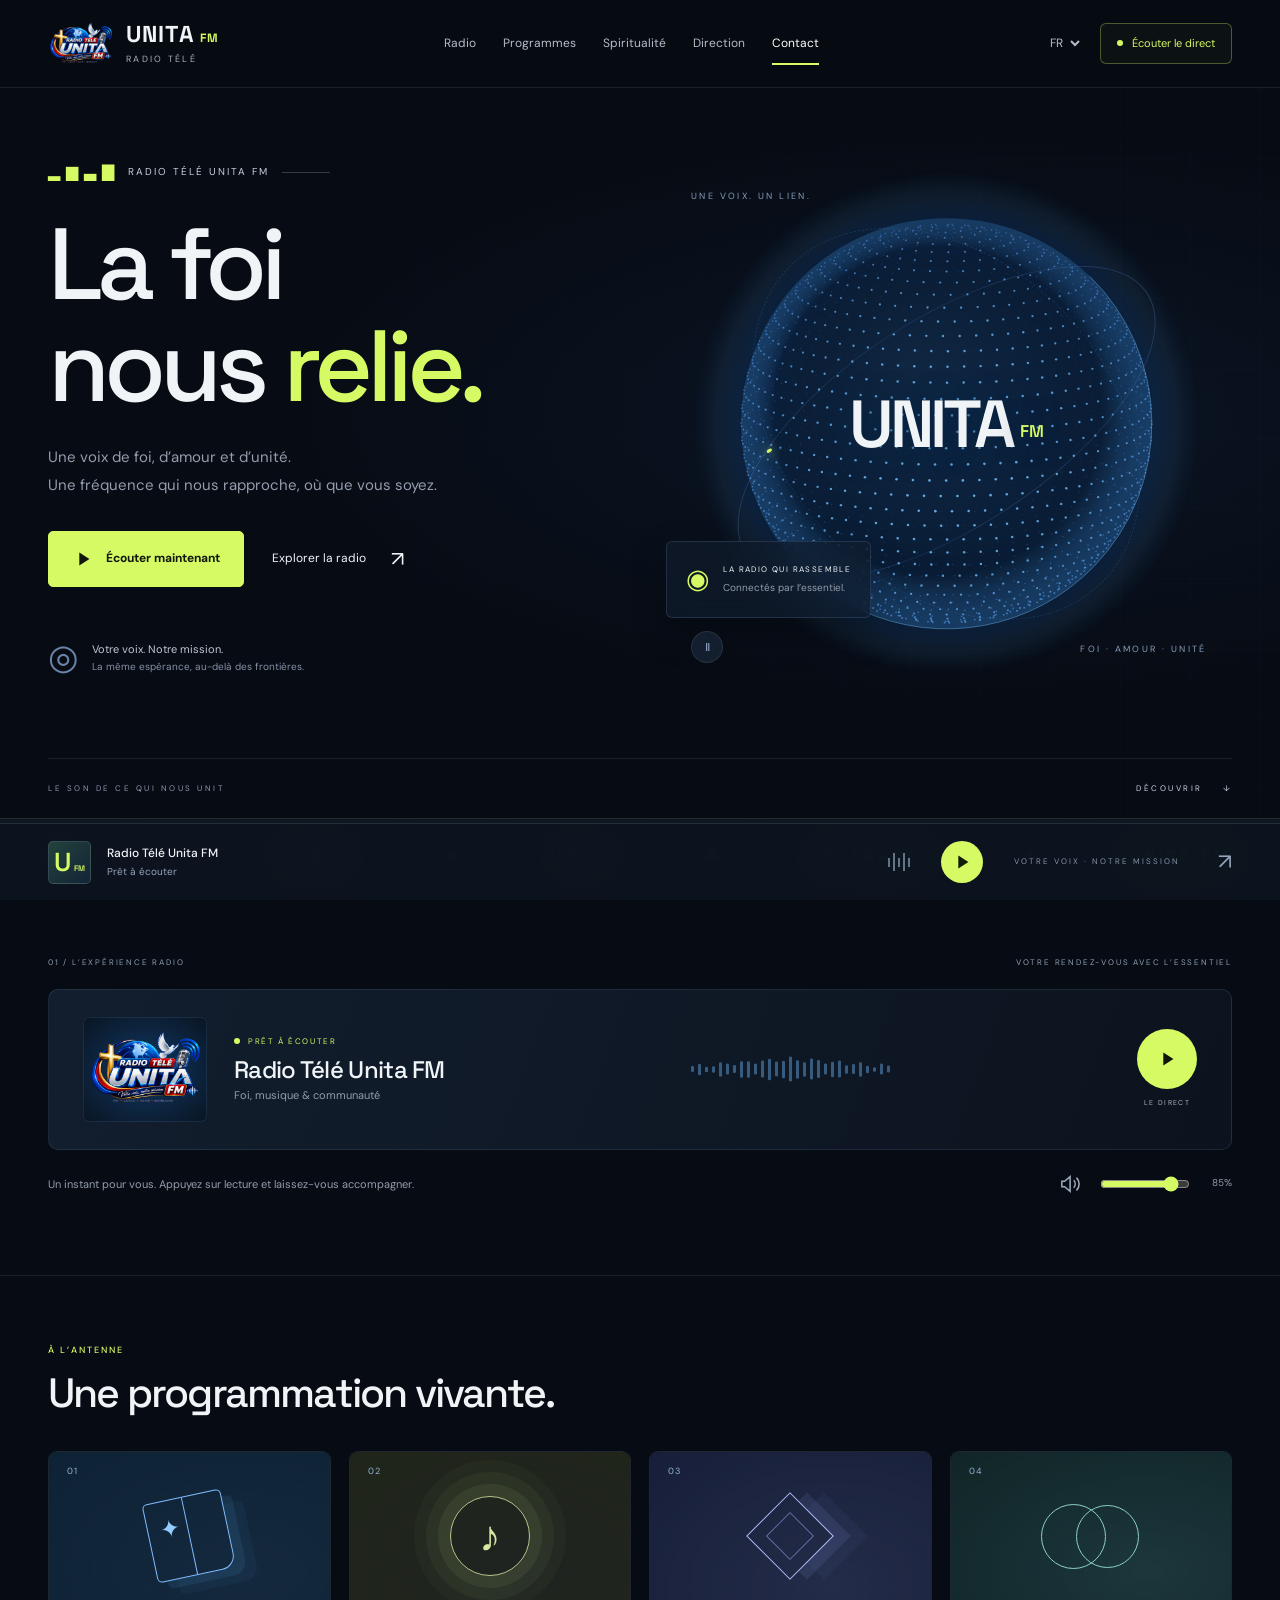
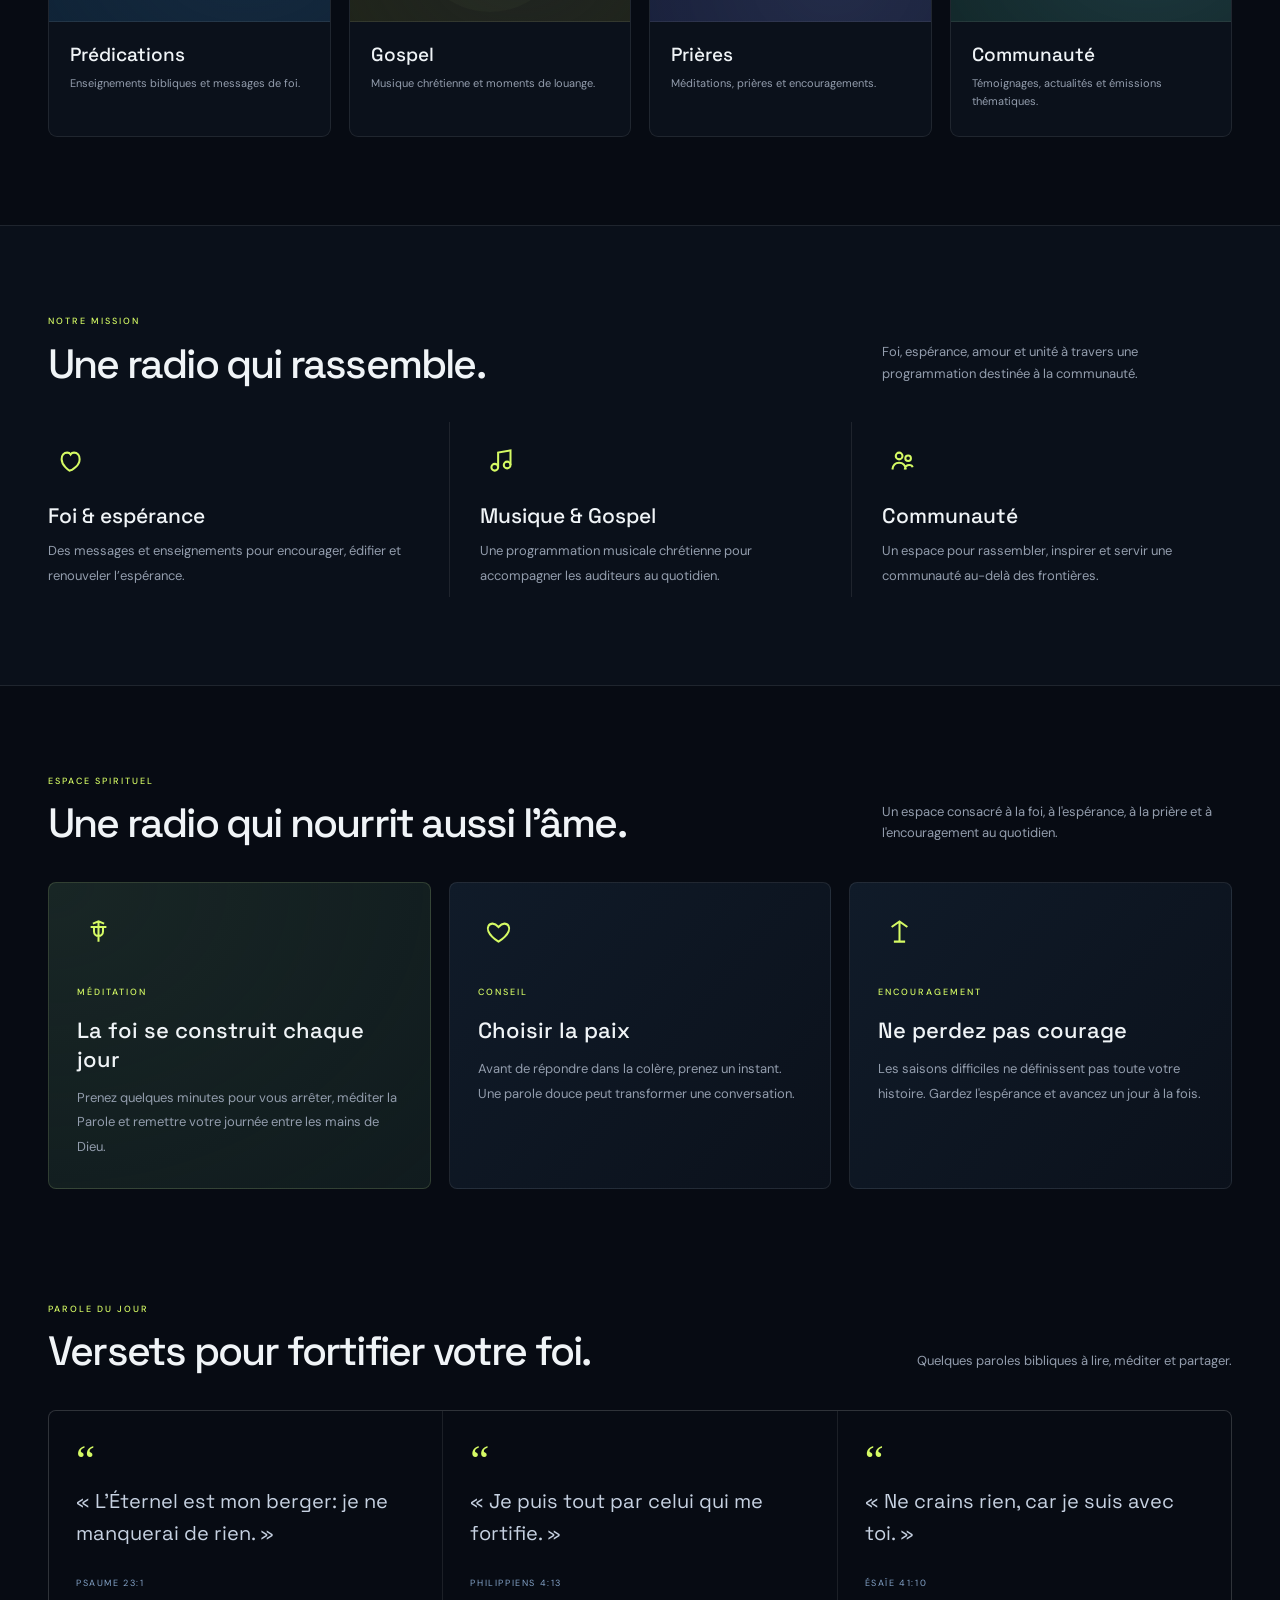
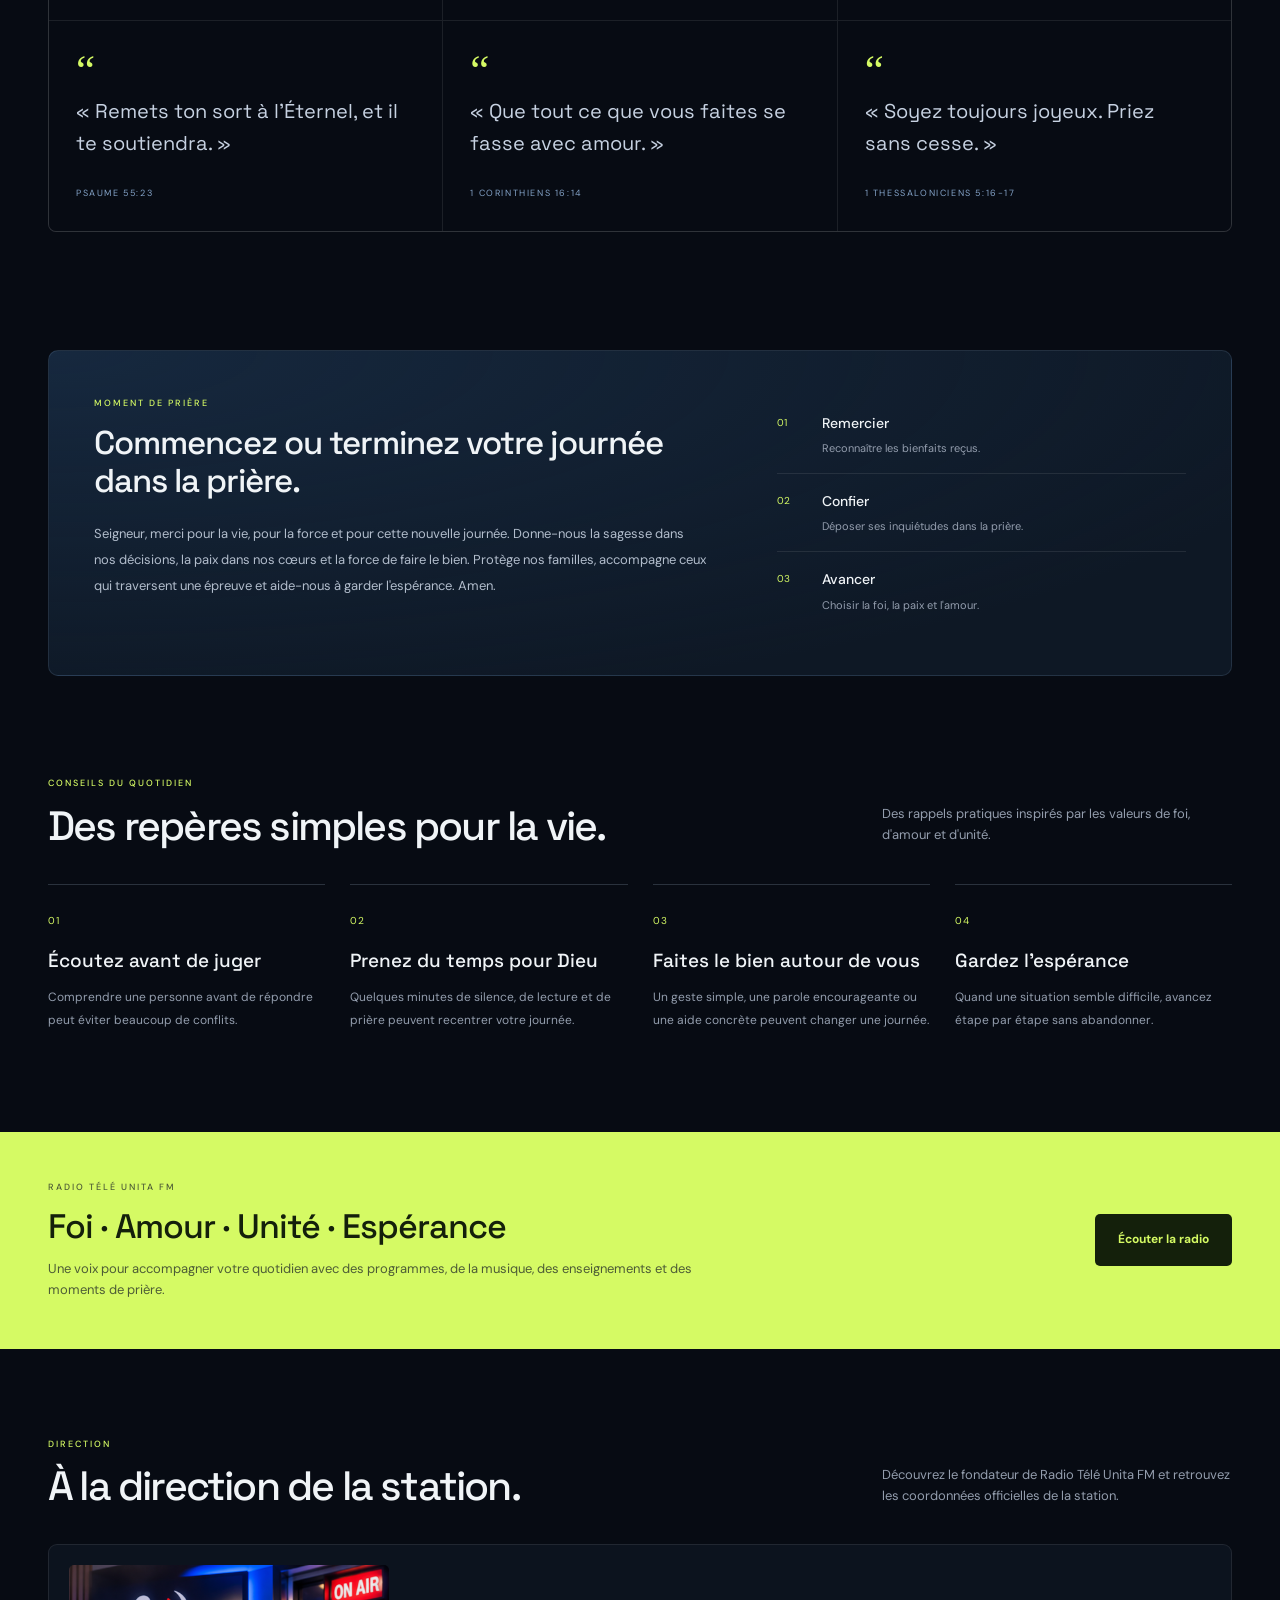
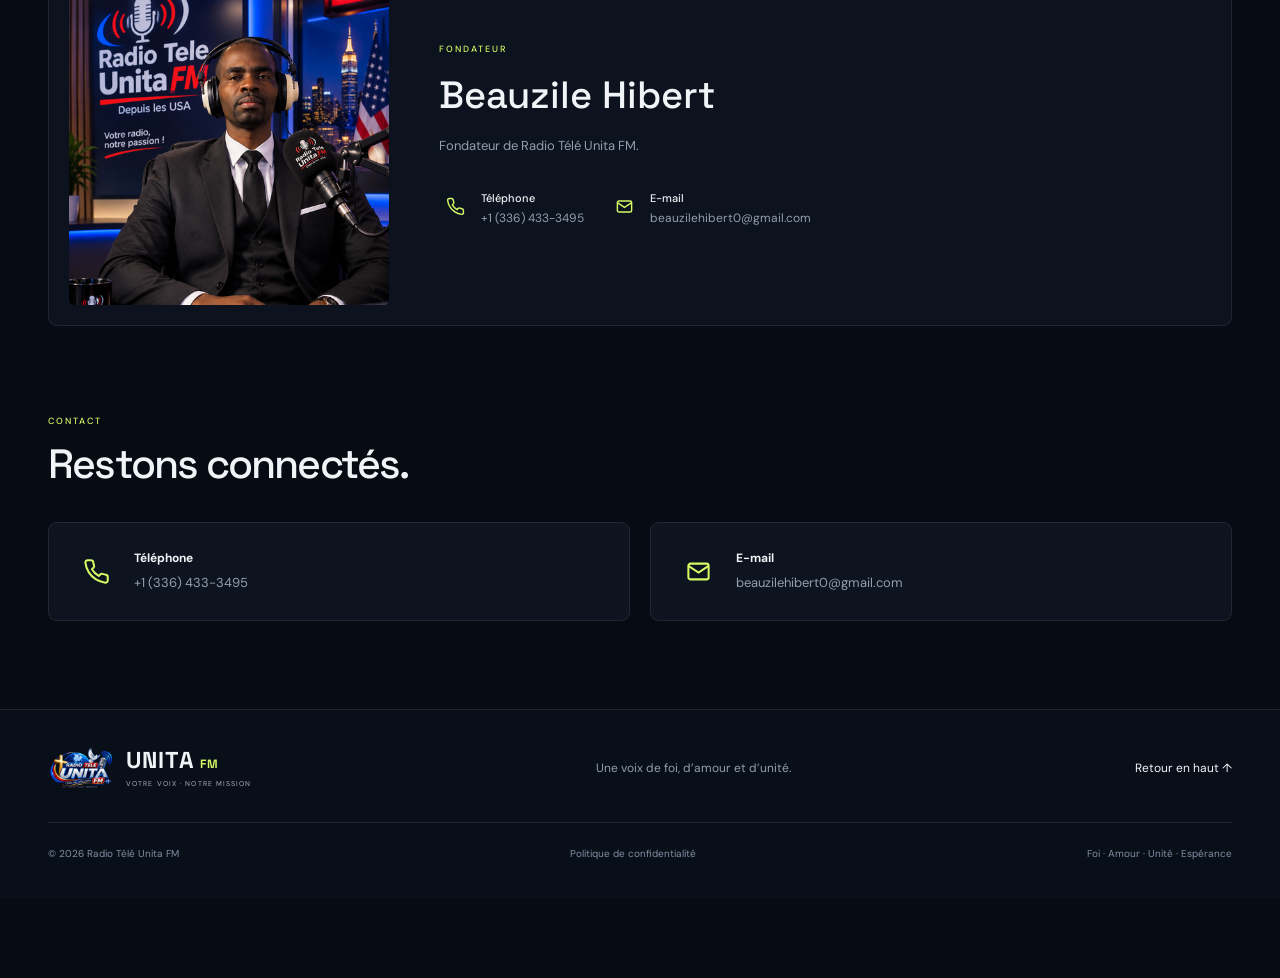
==== commit 723cb58f: "Refonte futuriste de Radio Télé Unita FM et fiabilisation du lecteur Nouvelle interface bleu nuit et" ====
--- a/index.html
+++ b/index.html
@@ -1,220 +1,203 @@
-<!doctype html><html lang="fr"><head>
-<meta charset="utf-8"><meta name="viewport" content="width=device-width,initial-scale=1">
-<meta name="theme-color" content="#07111f"><meta name="description" content="Radio Télé Unita FM — Votre voix, notre mission.">
-<title>Radio Télé Unita FM — Live</title>
-<style>
-:root{--bg:#050b14;--bg2:#091525;--panel:#0d1d31;--text:#f5f8fc;--muted:#9fb0c6;--blue:#287cff;--cyan:#5eb7ff;--line:#ffffff18;--green:#35e08a}
-*{box-sizing:border-box}html{scroll-behavior:smooth}body{margin:0;color:var(--text);background:radial-gradient(900px 500px at 80% -10%,#123c70,transparent 60%),radial-gradient(700px 500px at -10% 35%,#092b50,transparent 58%),var(--bg);font-family:Inter,system-ui,-apple-system,"Segoe UI",sans-serif;line-height:1.55}a{color:inherit;text-decoration:none}.wrap{width:min(1180px,92%);margin:auto}
-header{position:fixed;top:0;left:0;right:0;z-index:20;background:#050b14aa;border-bottom:1px solid var(--line);backdrop-filter:blur(20px)}.nav{height:76px;display:flex;align-items:center;justify-content:space-between;gap:18px}.brand{display:flex;align-items:center;gap:12px;font-weight:850}.logo{width:44px;height:44px;border:1px solid #4d9cff55;border-radius:14px;background:linear-gradient(145deg,#2477ff,#0d2c59);display:grid;place-items:center}.logo svg{width:23px}.brand small{display:block;color:var(--muted);font-size:10px;letter-spacing:1.3px}.links{display:flex;gap:22px;color:#c8d7e8;font-size:14px}.links a:hover{color:#fff}.lang{background:#0b1728;color:#fff;border:1px solid var(--line);padding:8px;border-radius:10px}
-.hero{min-height:760px;padding:150px 0 100px;display:grid;place-items:center}.heroGrid{display:grid;grid-template-columns:1.08fr .92fr;align-items:center;gap:70px}.eyebrow{display:inline-flex;align-items:center;gap:8px;color:#91c5ff;font-size:12px;font-weight:800;letter-spacing:1.7px;text-transform:uppercase}.dot{width:7px;height:7px;border-radius:50%;background:var(--green);box-shadow:0 0 14px var(--green)}h1{font-size:clamp(48px,7vw,82px);line-height:.98;letter-spacing:-4px;margin:22px 0}.gradient{background:linear-gradient(100deg,#fff,#75b8ff);-webkit-background-clip:text;background-clip:text;color:transparent}.lead{font-size:19px;color:var(--muted);max-width:650px}.buttons{display:flex;gap:12px;flex-wrap:wrap;margin-top:30px}.btn{border:1px solid var(--line);background:#0f1f32;padding:13px 18px;border-radius:14px;font-weight:800;display:inline-flex;align-items:center;gap:9px}.primary{background:linear-gradient(135deg,#287cff,#1454c8);border-color:#5b9cff66;box-shadow:0 15px 35px #1265ff2b}.visual{position:relative;min-height:440px;display:grid;place-items:center}.halo{position:absolute;width:360px;height:360px;border-radius:50%;background:#1d73ff18;filter:blur(10px);animation:pulse 4s ease-in-out infinite}.disc{position:relative;width:290px;height:290px;border-radius:50%;border:1px solid #66adff55;background:radial-gradient(circle at 35% 25%,#4fa8ff,#1353b7 42%,#071426 75%);display:grid;place-items:center;box-shadow:0 0 0 18px #287cff0d,0 30px 100px #006dff38}.disc svg{width:110px}.disc b{position:absolute;bottom:68px;font-size:12px;letter-spacing:2px}.signal{position:absolute;top:35px;right:7%;width:120px;height:70px}.signal i{position:absolute;border:1px solid #5faaff55;border-left-color:transparent;border-bottom-color:transparent;border-radius:50%;transform:rotate(-45deg)}.s1{width:28px;height:28px;right:40px;top:25px}.s2{width:58px;height:58px;right:25px;top:10px}.s3{width:90px;height:90px;right:10px;top:-6px}
-section{padding:100px 0}.top{display:flex;justify-content:space-between;gap:30px;align-items:end;margin-bottom:32px}.top h2{font-size:42px;line-height:1.1;letter-spacing:-1.8px;margin:8px 0}.top p{color:var(--muted);max-width:620px}.eyeblue{color:#69aaff;text-transform:uppercase;font-size:11px;letter-spacing:1.8px;font-weight:900}
-.cards{display:grid;grid-template-columns:repeat(3,1fr);gap:18px}.card{background:linear-gradient(145deg,#11253dba,#091526ba);border:1px solid var(--line);border-radius:22px;padding:28px;box-shadow:0 25px 80px #0005;transition:.25s}.card:hover{transform:translateY(-4px);border-color:#62aaff3a}.ico{width:44px;height:44px;border-radius:13px;background:#1d73ff16;border:1px solid #4d9cff30;display:grid;place-items:center;color:#73b8ff}.ico svg{width:22px}.card h3{margin:18px 0 7px}.card p{margin:0;color:var(--muted)}
-.player{position:relative;overflow:hidden;background:linear-gradient(135deg,#0d2440,#091728);border:1px solid #5c9eff2b;border-radius:28px;padding:34px;box-shadow:0 30px 100px #0005}.playerGrid{display:grid;grid-template-columns:1fr auto;gap:30px;align-items:center}.status{display:flex;align-items:center;gap:9px;color:#a9c6e6;font-size:13px}.track{font-size:27px;font-weight:850;margin:8px 0 2px}.artist{color:var(--muted)}.controls{display:flex;align-items:center;gap:14px}.play{width:64px;height:64px;border:0;border-radius:50%;background:#fff;color:#07111f;display:grid;place-items:center;cursor:pointer}.volume{width:120px}.volume input{width:100%}.eq{height:30px;display:flex;align-items:end;gap:3px;margin-top:16px}.eq i{display:block;width:4px;border-radius:4px;background:#4da1ff;height:8px;animation:eq 1s ease-in-out infinite}.eq i:nth-child(2){height:20px;animation-delay:.15s}.eq i:nth-child(3){height:13px;animation-delay:.3s}.eq i:nth-child(4){height:26px;animation-delay:.45s}.eq i:nth-child(5){height:15px;animation-delay:.6s}.eq i:nth-child(6){height:22px;animation-delay:.2s}.paused i{animation-play-state:paused}.notice{margin-top:18px;padding:15px 17px;background:#0d2035;border:1px solid #284463;border-radius:13px;color:#cfe2f6}
-.programs,.contacts{display:grid;grid-template-columns:1fr 1fr;gap:18px}.program{display:flex;gap:18px;align-items:center}.number{min-width:55px;color:#78b7ff;font-weight:850}.program span{display:block;color:var(--muted);font-size:14px}.contactItem{display:flex;gap:15px;align-items:flex-start}.contactItem span{display:block;color:var(--muted)}
-footer{border-top:1px solid var(--line);padding:35px 0 110px;color:var(--muted);font-size:13px}.foot{display:flex;justify-content:space-between;gap:20px;flex-wrap:wrap}.privacy{color:#80baff}.bottom{position:fixed;bottom:18px;left:50%;transform:translateX(-50%);z-index:30;width:min(720px,92%);background:#081320e8;border:1px solid #6aaeff35;backdrop-filter:blur(22px);border-radius:18px;padding:10px 13px;box-shadow:0 20px 60px #0008;display:flex;align-items:center;gap:12px}.mini{width:42px;height:42px;border:0;border-radius:50%;background:#2477ff;color:#fff;display:grid;place-items:center}.miniInfo{flex:1;min-width:0}.miniInfo b{display:block;white-space:nowrap;overflow:hidden;text-overflow:ellipsis}.miniInfo span{font-size:11px;color:var(--muted)}
-@keyframes pulse{50%{transform:scale(1.08);opacity:.65}}@keyframes eq{50%{transform:scaleY(.35)}}
-@media(max-width:900px){.director{grid-template-columns:1fr}.directorInfo{padding:8px}.heroGrid{grid-template-columns:1fr;gap:30px}.visual{min-height:350px}.cards{grid-template-columns:1fr}.programs,.contacts{grid-template-columns:1fr}.playerGrid{grid-template-columns:1fr}.top{display:block}.links{display:none}}
-
-.director{display:grid;grid-template-columns:minmax(280px,420px) 1fr;gap:34px;align-items:center;padding:22px}
-.directorPhoto{border-radius:20px;overflow:hidden;aspect-ratio:4/5;background:#08111f;border:1px solid #ffffff18}
-.directorPhoto img{width:100%;height:100%;display:block;object-fit:cover;object-position:center top}
-.directorInfo{padding:10px 10px 10px 0}.directorInfo h3{font-size:38px;line-height:1.1;margin:10px 0 8px}.directorInfo p{color:var(--muted);margin:0 0 22px}
-.directorContacts{display:grid;gap:12px}.directorContacts a{display:flex;gap:12px;align-items:center;padding:13px 14px;border:1px solid var(--line);background:#09182a;border-radius:14px}.directorContacts a:hover{border-color:#5eaaff55}.directorContacts strong{display:block}.directorContacts span{display:block;color:var(--muted);font-size:13px}.ico.small{width:38px;height:38px;min-width:38px}.ico.small svg{width:18px}
-
-.brandLogo{width:58px;height:42px;object-fit:contain;display:block;filter:drop-shadow(0 5px 16px rgba(0,95,255,.25))}
-.footerLogo{width:170px;height:auto;object-fit:contain;margin-bottom:18px}.heroLogo{width:min(420px,78vw);max-height:150px;object-fit:contain;object-position:left center;margin:0 0 20px;filter:drop-shadow(0 15px 30px rgba(0,92,255,.25))}.directorContacts .ico.small{display:grid;place-items:center;flex:0 0 38px}.directorContacts .ico.small svg{display:block;margin:0}.contactItem{align-items:center}.contactItem>.ico{display:grid;place-items:center;flex:0 0 44px}.contactItem>.ico svg{display:block;margin:0}
-.spiritualHero{background:linear-gradient(180deg,rgba(0,76,180,.08),transparent)}
-.spiritualGrid,.verseGrid,.adviceGrid{display:grid;grid-template-columns:repeat(3,1fr);gap:16px}
-.spiritualCard,.verseCard,.adviceCard{background:linear-gradient(145deg,#0b1c32,#071321);border:1px solid var(--line);border-radius:22px;padding:25px;box-shadow:0 18px 50px rgba(0,0,0,.18)}
-.spiritualCard.featured{border-color:#2479ff55;background:linear-gradient(145deg,#0b2548,#071321)}
-.spiritualIcon{width:48px;height:48px;border-radius:15px;display:grid;place-items:center;background:#0c4e9c33;color:#61a8ff;margin-bottom:22px}
-.spiritualIcon svg{width:24px}
-.spiritualCard h3,.adviceCard h3{margin:10px 0 10px;font-size:22px}
-.spiritualCard p,.verseCard p,.adviceCard p{color:var(--muted);line-height:1.7}
-.verseGrid{grid-template-columns:repeat(3,1fr)}
-.verseCard{position:relative;min-height:190px}
-.verseCard .quoteMark{font-size:64px;line-height:.8;color:#247dff;font-family:Georgia,serif}
-.verseCard p{font-size:19px;color:#eaf3ff;margin:8px 0 22px}
-.verseCard strong{font-size:13px;color:#75b3ff;letter-spacing:.08em;text-transform:uppercase}
-.prayerSection{background:radial-gradient(circle at 20% 50%,rgba(0,103,255,.14),transparent 40%)}
-.prayerBox{display:grid;grid-template-columns:1.2fr .8fr;gap:24px;padding:34px;border:1px solid var(--line);border-radius:26px;background:#071424}
-.prayerCopy h2{font-size:36px;max-width:700px;margin:10px 0 16px}.prayerCopy p{color:#b9c9da;line-height:1.8}
-.prayerSteps{display:grid;gap:12px}
-.prayerSteps div{padding:18px;border:1px solid var(--line);border-radius:17px;background:#0a1b2e}
-.prayerSteps span{font-size:12px;color:#5ca4ff;letter-spacing:.1em}.prayerSteps strong{display:block;margin:5px 0}.prayerSteps p{margin:0;color:var(--muted);font-size:13px}
-.adviceGrid{grid-template-columns:repeat(4,1fr)}
-.adviceCard>span{color:#5ba6ff;font-size:12px;letter-spacing:.1em}
-.communityBand{background:linear-gradient(100deg,#061426,#0a2341);border-top:1px solid var(--line);border-bottom:1px solid var(--line)}
-.communityInner{display:flex;justify-content:space-between;align-items:center;gap:30px}
-.communityInner h2{font-size:34px;margin:8px 0}.communityInner p{color:var(--muted);max-width:720px}
-@media(max-width:900px){.spiritualGrid,.verseGrid{grid-template-columns:1fr 1fr}.adviceGrid{grid-template-columns:1fr 1fr}.prayerBox{grid-template-columns:1fr}.communityInner{display:block}.communityInner .btn{margin-top:18px}}
-@media(max-width:560px){.spiritualGrid,.verseGrid,.adviceGrid{grid-template-columns:1fr}.brandLogo{width:50px;height:38px}.prayerCopy h2,.communityInner h2{font-size:28px}}
-
-</style></head>
+<!doctype html>
+<html lang="fr">
+<head>
+  <meta charset="utf-8">
+  <meta name="viewport" content="width=device-width, initial-scale=1">
+  <meta name="theme-color" content="#070b13">
+  <meta name="description" content="Radio Télé Unita FM : une voix de foi, d’amour et d’unité. Écoutez la radio en direct, découvrez nos programmes et partagez un moment d’espérance.">
+  <meta property="og:title" content="Radio Télé Unita FM — La foi nous relie.">
+  <meta property="og:description" content="Une voix de foi, d’amour et d’unité. Écoutez Radio Télé Unita FM en direct.">
+  <meta property="og:type" content="website">
+  <title>Radio Télé Unita FM — La foi nous relie.</title>
+  <link rel="icon" type="image/png" href="assets/logo-radio-tele-unita-fm.png">
+  <link rel="stylesheet" href="styles.css">
+  <script src="translations.js" defer></script>
+  <script src="app.js" defer></script>
+</head>
 <body>
-<header><div class="wrap nav"><a class="brand" href="#home"><img class="brandLogo" src="./assets/logo-radio-tele-unita-fm.png" alt="Radio Télé Unita FM"><div>Radio Télé Unita FM<small>VOTRE VOIX · NOTRE MISSION</small></div></a><nav class="links"><a href="#radio">Radio</a><a href="#mission">Mission</a><a href="#programmes">Programmes</a><a href="#direction">Direction</a><a href="#spiritualite">Spiritualité</a><a href="#versets">Versets</a><a href="#priere">Prière</a><a href="#contact">Contact</a><a href="privacy.html">Confidentialité</a></nav><select id="lang" class="lang"><option value="fr">FR</option><option value="ht">KREYÒL</option><option value="en">EN</option></select></div></header>
-<main id="home">
-<section class="hero"><div class="wrap heroGrid"><div><img class="heroLogo" src="./assets/logo-radio-tele-unita-fm.png" alt="Logo officiel Radio Télé Unita FM"><div class="eyebrow"><i class="dot"></i> RADIO EN DIRECT</div><h1>Radio Télé<br><span class="gradient">Unita FM</span></h1><p class="lead" data-fr="Une voix de foi, d’amour et d’unité. Écoutez la station en direct et restez connecté à notre communauté." data-ht="Yon vwa lafwa, lanmou ak inite. Koute estasyon an an dirèk epi rete konekte ak kominote nou an." data-en="A voice of faith, love and unity. Listen live and stay connected to our community.">Une voix de foi, d’amour et d’unité. Écoutez la station en direct et restez connecté à notre communauté.</p><div class="buttons"><a class="btn primary" href="#radio" onclick="startRadio();return false;"><svg width="18" viewBox="0 0 24 24" fill="currentColor"><path d="M8 5v14l11-7z"/></svg>Écouter maintenant</a><a class="btn" href="#mission">Découvrir</a></div></div><div class="visual"><div class="halo"></div><div class="disc"><svg viewBox="0 0 120 120" fill="none" stroke="#fff" stroke-width="3"><path d="M24 66a36 36 0 0 1 72 0"/><path d="M36 66a24 24 0 0 1 48 0"/><path d="M48 66a12 12 0 0 1 24 0"/><path d="M60 68v25"/><path d="M49 94h22"/></svg><b>UNITA FM · LIVE</b></div><div class="signal"><i class="s1"></i><i class="s2"></i><i class="s3"></i></div></div></div></section>
-<section id="radio"><div class="wrap"><div class="top"><div><div class="eyeblue">LIVE PLAYER</div><h2>Écoutez Unita FM.</h2></div><p>Lecteur intégré directement au site. L’écoute ne redirige pas vers Zeno.</p></div><div class="player"><div class="playerGrid"><div><div class="status"><i class="dot"></i><span id="status">PRÊT À DIFFUSER</span></div><div class="track">Radio Télé Unita FM</div><div class="artist" id="artist">Votre voix · notre mission</div><div class="eq paused" id="eq"><i></i><i></i><i></i><i></i><i></i><i></i></div></div><div class="controls"><button class="play" id="play" aria-label="Lecture"><svg viewBox="0 0 24 24" width="25" fill="currentColor"><path d="M8 5v14l11-7z"/></svg></button><div class="volume"><input id="volume" type="range" min="0" max="1" step=".01" value=".85"></div></div></div><audio id="audio" preload="none"></audio></div><div class="notice" id="notice">Le lecteur est connecté au flux Zeno Radio. Appuyez sur lecture pour écouter la station directement depuis ce site, sans redirection vers Zeno.</div></div></section>
-<section id="mission"><div class="wrap"><div class="top"><div><div class="eyeblue">NOTRE MISSION</div><h2>Une radio qui rassemble.</h2></div><p>Foi, espérance, amour et unité à travers une programmation destinée à la communauté.</p></div><div class="cards">
-<div class="card"><div class="ico"><svg viewBox="0 0 24 24" fill="none" stroke="currentColor" stroke-width="1.8"><path d="M12 21s-7-4.4-7-10.2C5 7.5 6.9 5 10 5c1.4 0 2.4.7 3 1.7C13.6 5.7 14.6 5 16 5c3.1 0 5 2.5 5 5.8C21 16.6 14 21 12 21Z"/></svg></div><h3>Foi & espérance</h3><p>Des messages et enseignements pour encourager, édifier et renouveler l’espérance.</p></div>
-<div class="card"><div class="ico"><svg viewBox="0 0 24 24" fill="none" stroke="currentColor" stroke-width="1.8"><path d="M9 18V5l11-2v13"/><circle cx="6" cy="18" r="3"/><circle cx="17" cy="16" r="3"/></svg></div><h3>Musique & Gospel</h3><p>Une programmation musicale chrétienne pour accompagner les auditeurs au quotidien.</p></div>
-<div class="card"><div class="ico"><svg viewBox="0 0 24 24" fill="none" stroke="currentColor" stroke-width="1.8"><circle cx="9" cy="8" r="3"/><circle cx="17" cy="10" r="2.5"/><path d="M3 20c.5-4 2.4-6 6-6s5.5 2 6 6M14 20c.3-2.5 1.5-4 4-4 1.6 0 2.7.6 3 2"/></svg></div><h3>Communauté</h3><p>Un espace pour rassembler, inspirer et servir une communauté au-delà des frontières.</p></div>
-</div></div></section>
-<section id="programmes"><div class="wrap"><div class="top"><div><div class="eyeblue">À L’ANTENNE</div><h2>Une programmation vivante.</h2></div></div><div class="programs">
-<div class="card program"><div class="number">01</div><div><strong>Prédications</strong><span>Enseignements bibliques et messages de foi.</span></div></div><div class="card program"><div class="number">02</div><div><strong>Gospel</strong><span>Musique chrétienne et moments de louange.</span></div></div><div class="card program"><div class="number">03</div><div><strong>Prières</strong><span>Méditations, prières et encouragements.</span></div></div><div class="card program"><div class="number">04</div><div><strong>Communauté</strong><span>Témoignages, actualités et émissions thématiques.</span></div></div>
-</div></div></section>
-
-
-<section id="spiritualite" class="spiritualHero">
-  <div class="wrap">
-    <div class="top">
-      <div>
-        <div class="eyeblue">ESPACE SPIRITUEL</div>
-        <h2>Une radio qui nourrit aussi l'âme.</h2>
-      </div>
-      <p>Un espace consacré à la foi, à l'espérance, à la prière et à l'encouragement au quotidien.</p>
+<a class="skip" href="#main">Aller au contenu</a>
+<header class="header">
+  <div class="wrap nav">
+    <a class="brand" href="#home" aria-label="Radio Télé Unita FM — Accueil"><img src="assets/logo-radio-tele-unita-fm.png" alt="" width="76" height="52"><span>UNITA<span class="brandFM">FM</span><small>RADIO TÉLÉ</small></span></a>
+    <nav class="links" id="navigation" aria-label="Navigation principale"><a href="#radio">Radio</a><a href="#programmes">Programmes</a><a href="#spiritualite">Spiritualité</a><a href="#direction">Direction</a><a href="#contact">Contact</a></nav>
+    <div class="navActions"><label class="sr-only" for="lang">Langue</label><select id="lang" class="lang"><option value="fr">FR</option><option value="ht">HT</option><option value="en">EN</option></select><button class="navListen" data-start><i class="dot"></i><span>Écouter le direct</span></button><button id="menu" class="menu" aria-label="Ouvrir le menu" aria-expanded="false" aria-controls="navigation"><span></span><span></span></button></div>
+  </div>
+</header>
+<main id="main">
+<section id="home" class="hero">
+  <div class="heroGrid wrap">
+    <div class="heroCopy">
+      <div class="eyebrow"><span class="tinyWave" aria-hidden="true">▂ ▆ ▃ ▇</span> RADIO TÉLÉ UNITA FM <span class="line"></span></div>
+      <h1><span>La foi</span><br><span>nous <em>relie.</em></span></h1>
+      <p class="lead">Une voix de foi, d’amour et d’unité.<br>Une fréquence qui nous rapproche, où que vous soyez.</p>
+      <div class="buttons"><button class="btn primary" data-start><svg viewBox="0 0 24 24" fill="currentColor" aria-hidden="true"><path d="M8 5v14l11-7z"/></svg><span>Écouter maintenant</span></button><a class="textLink" href="#programmes"><span>Explorer la radio</span><span aria-hidden="true">↗</span></a></div>
+      <div class="heroNote"><span class="smallOrbit" aria-hidden="true">◎</span><span>Votre voix. Notre mission.<small>La même espérance, au-delà des frontières.</small></span></div>
     </div>
-    <div class="spiritualGrid">
-      <article class="spiritualCard featured">
-        <div class="spiritualIcon"><svg viewBox="0 0 24 24" fill="none" stroke="currentColor" stroke-width="1.8"><path d="M12 3v18M5 8h14M7 5l5-2 5 2M8 8v4a4 4 0 0 0 8 0V8"/></svg></div>
-        <span class="eyeblue">MÉDITATION</span>
-        <h3>La foi se construit chaque jour</h3>
-        <p>Prenez quelques minutes pour vous arrêter, méditer la Parole et remettre votre journée entre les mains de Dieu.</p>
-      </article>
-      <article class="spiritualCard">
-        <div class="spiritualIcon"><svg viewBox="0 0 24 24" fill="none" stroke="currentColor" stroke-width="1.8"><path d="M12 21s-7-4.5-9-9.2C1.5 8.3 3.4 5 6.8 5c2 0 3.5 1.1 5.2 3 1.7-1.9 3.2-3 5.2-3C20.6 5 22.5 8.3 21 11.8 19 16.5 12 21 12 21Z"/></svg></div>
-        <span class="eyeblue">CONSEIL</span>
-        <h3>Choisir la paix</h3>
-        <p>Avant de répondre dans la colère, prenez un instant. Une parole douce peut transformer une conversation.</p>
-      </article>
-      <article class="spiritualCard">
-        <div class="spiritualIcon"><svg viewBox="0 0 24 24" fill="none" stroke="currentColor" stroke-width="1.8"><path d="M12 3v18M5 8l7-5 7 5M7 21h10"/></svg></div>
-        <span class="eyeblue">ENCOURAGEMENT</span>
-        <h3>Ne perdez pas courage</h3>
-        <p>Les saisons difficiles ne définissent pas toute votre histoire. Gardez l'espérance et avancez un jour à la fois.</p>
-      </article>
+    <div class="visual" aria-label="Sphère lumineuse symbolisant les ondes de la radio">
+      <div class="orbGlow"></div><div class="orbit orbitOne"></div><div class="orbit orbitTwo"></div>
+      <canvas id="orb" aria-hidden="true"></canvas>
+      <div class="orbWord" aria-hidden="true">UNITA<span>FM</span></div>
+      <span class="orbCaption topCaption">UNE VOIX. UN LIEN.</span><span class="orbCaption bottomCaption">FOI · AMOUR · UNITÉ</span>
+      <div class="signalTag"><span class="signalIcon" aria-hidden="true">◉</span><div>LA RADIO QUI RASSEMBLE<small>Connectés par l’essentiel.</small></div></div>
+      <button class="motion" id="motion" aria-pressed="false" aria-label="Réduire les animations">Ⅱ</button>
     </div>
   </div>
+  <div class="heroFooter wrap"><span>LE SON DE CE QUI NOUS UNIT</span><a href="#radio">DÉCOUVRIR <span aria-hidden="true">↓</span></a></div>
 </section>
-
-<section id="versets">
-  <div class="wrap">
-    <div class="top">
-      <div><div class="eyeblue">PAROLE DU JOUR</div><h2>Versets pour fortifier votre foi.</h2></div>
-      <p>Quelques paroles bibliques à lire, méditer et partager.</p>
-    </div>
-    <div class="verseGrid">
-      <article class="verseCard">
-        <div class="quoteMark">“</div>
-        <p>« L'Éternel est mon berger: je ne manquerai de rien. »</p>
-        <strong>Psaume 23:1</strong>
-      </article>
-      <article class="verseCard">
-        <div class="quoteMark">“</div>
-        <p>« Je puis tout par celui qui me fortifie. »</p>
-        <strong>Philippiens 4:13</strong>
-      </article>
-      <article class="verseCard">
-        <div class="quoteMark">“</div>
-        <p>« Ne crains rien, car je suis avec toi. »</p>
-        <strong>Ésaïe 41:10</strong>
-      </article>
-      <article class="verseCard">
-        <div class="quoteMark">“</div>
-        <p>« Remets ton sort à l'Éternel, et il te soutiendra. »</p>
-        <strong>Psaume 55:23</strong>
-      </article>
-      <article class="verseCard">
-        <div class="quoteMark">“</div>
-        <p>« Que tout ce que vous faites se fasse avec amour. »</p>
-        <strong>1 Corinthiens 16:14</strong>
-      </article>
-      <article class="verseCard">
-        <div class="quoteMark">“</div>
-        <p>« Soyez toujours joyeux. Priez sans cesse. »</p>
-        <strong>1 Thessaloniciens 5:16-17</strong>
-      </article>
-    </div>
+<div class="values" aria-label="Nos valeurs"><div class="wrap"><span>FOI</span><i>✳</i><span>AMOUR</span><i>✳</i><span>UNITÉ</span><i>✳</i><span>ESPÉRANCE</span><i>✳</i><span class="valuesLast">UNITA FM</span></div></div>
+<section id="radio" class="radioSection"><div class="wrap">
+  <div class="sectionLabel"><span>01 / L’EXPÉRIENCE RADIO</span><span>VOTRE RENDEZ-VOUS AVEC L’ESSENTIEL</span></div>
+  <div class="player">
+    <div class="stationArt"><img src="assets/logo-radio-tele-unita-fm.png" alt="Logo officiel Radio Télé Unita FM" width="180" height="120"></div>
+    <div class="stationInfo"><div class="status"><i class="dot"></i><span id="status" role="status">PRÊT À ÉCOUTER</span></div><h2>Radio Télé Unita FM</h2><p>Foi, musique & communauté</p></div>
+    <div class="waveform" aria-hidden="true"><i style="--height:12px;--delay:-0s"></i><i style="--height:22.588129360615298px;--delay:-0.13s"></i><i style="--height:10.636136124372673px;--delay:-0.26s"></i><i style="--height:13.25811583090697px;--delay:-0.39s"></i><i style="--height:28.996991333997663px;--delay:-0.52s"></i><i style="--height:21.68078277298657px;--delay:-0.65s"></i><i style="--height:16.15461469758934px;--delay:-0.78s"></i><i style="--height:32.52612785976941px;--delay:-0.91s"></i><i style="--height:32.94901677111277px;--delay:-1.04s"></i><i style="--height:21.786272097122357px;--delay:-1.17s"></i><i style="--height:34.063180601252284px;--delay:-1.3s"></i><i style="--height:42.770132043945445px;--delay:-1.4300000000000002s"></i><i style="--height:30.345690052744676px;--delay:-1.56s"></i><i style="--height:35.15432318391235px;--delay:-1.69s"></i><i style="--height:49.95180296490054px;--delay:-1.82s"></i><i style="--height:36.91477066689026px;--delay:-1.9500000000000002s"></i><i style="--height:29.207421444228906px;--delay:-2.08s"></i><i style="--height:41.74566529181027px;--delay:-2.21s"></i><i style="--height:35.86384803489574px;--delay:-2.34s"></i><i style="--height:21.646464859881917px;--delay:-2.47s"></i><i style="--height:31.238745779813037px;--delay:-2.6s"></i><i style="--height:33.77176063300287px;--delay:-2.73s"></i><i style="--height:17.059485529429836px;--delay:-2.8600000000000003s"></i><i style="--height:19.850079401166845px;--delay:-2.99s"></i><i style="--height:29.27581510241948px;--delay:-3.12s"></i><i style="--height:14.908537572077993px;--delay:-3.25s"></i><i style="--height:9.290184096260276px;--delay:-3.38s"></i><i style="--height:21.807972115819283px;--delay:-3.5100000000000002s"></i><i style="--height:13.850385423623473px;--delay:-3.64s"></i></div>
+    <div class="controls"><button class="play" id="play" data-toggle aria-label="Écouter la radio"><svg viewBox="0 0 24 24" fill="currentColor" aria-hidden="true"><path d="M8 5v14l11-7z"/></svg></button><span class="playCaption">LE DIRECT</span></div>
+    <audio id="audio" preload="none" src="https://stream.zeno.fm/qqpqyfuzresvv"></audio>
   </div>
-</section>
-
-<section id="priere" class="prayerSection">
-  <div class="wrap">
-    <div class="prayerBox">
-      <div class="prayerCopy">
-        <div class="eyeblue">MOMENT DE PRIÈRE</div>
-        <h2>Commencez ou terminez votre journée dans la prière.</h2>
-        <p>Seigneur, merci pour la vie, pour la force et pour cette nouvelle journée. Donne-nous la sagesse dans nos décisions, la paix dans nos cœurs et la force de faire le bien. Protège nos familles, accompagne ceux qui traversent une épreuve et aide-nous à garder l'espérance. Amen.</p>
-      </div>
-      <div class="prayerSteps">
-        <div><span>01</span><strong>Remercier</strong><p>Reconnaître les bienfaits reçus.</p></div>
-        <div><span>02</span><strong>Confier</strong><p>Déposer ses inquiétudes dans la prière.</p></div>
-        <div><span>03</span><strong>Avancer</strong><p>Choisir la foi, la paix et l'amour.</p></div>
-      </div>
-    </div>
-  </div>
-</section>
-
-<section id="conseils">
-  <div class="wrap">
-    <div class="top">
-      <div><div class="eyeblue">CONSEILS DU QUOTIDIEN</div><h2>Des repères simples pour la vie.</h2></div>
-      <p>Des rappels pratiques inspirés par les valeurs de foi, d'amour et d'unité.</p>
-    </div>
-    <div class="adviceGrid">
-      <article class="adviceCard"><span>01</span><h3>Écoutez avant de juger</h3><p>Comprendre une personne avant de répondre peut éviter beaucoup de conflits.</p></article>
-      <article class="adviceCard"><span>02</span><h3>Prenez du temps pour Dieu</h3><p>Quelques minutes de silence, de lecture et de prière peuvent recentrer votre journée.</p></article>
-      <article class="adviceCard"><span>03</span><h3>Faites le bien autour de vous</h3><p>Un geste simple, une parole encourageante ou une aide concrète peuvent changer une journée.</p></article>
-      <article class="adviceCard"><span>04</span><h3>Gardez l'espérance</h3><p>Quand une situation semble difficile, avancez étape par étape sans abandonner.</p></article>
-    </div>
-  </div>
-</section>
-
-<section class="communityBand">
-  <div class="wrap communityInner">
-    <div><div class="eyeblue">RADIO TÉLÉ UNITA FM</div><h2>Foi · Amour · Unité · Espérance</h2><p>Une voix pour accompagner votre quotidien avec des programmes, de la musique, des enseignements et des moments de prière.</p></div>
-    <a class="btn primary" href="#player">Écouter la radio</a>
-  </div>
-</section>
-
-<section id="direction"><div class="wrap"><div class="top"><div><div class="eyeblue">DIRECTION</div><h2>À la direction de la station.</h2></div><p>Découvrez le fondateur de Radio Télé Unita FM et retrouvez les coordonnées officielles de la station.</p></div>
-<div class="director card">
-  <div class="directorPhoto"><img src="assets/fondateur-beauzile-hibert.png" alt="Beauzile Hibert, fondateur de Radio Télé Unita FM"></div>
-  <div class="directorInfo">
-    <div class="eyeblue">FONDATEUR</div>
-    <h3>Beauzile Hibert</h3>
-    <p>Fondateur de Radio Télé Unita FM.</p>
-    <div class="directorContacts">
-      <a href="tel:+13364333495"><span class="ico small"><svg viewBox="0 0 24 24" fill="none" stroke="currentColor" stroke-width="1.8"><path d="M22 16.9v3a2 2 0 0 1-2.2 2 19.8 19.8 0 0 1-8.6-3.1 19.4 19.4 0 0 1-6-6A19.8 19.8 0 0 1 2.1 4.2 2 2 0 0 1 4.1 2h3a2 2 0 0 1 2 1.7c.1 1 .4 1.9.7 2.8a2 2 0 0 1-.5 2.1L8 9.9a16 16 0 0 0 6 6l1.3-1.3a2 2 0 0 1 2.1-.5c.9.3 1.8.6 2.8.7a2 2 0 0 1 1.8 2.1Z"/></svg></span><div><strong>Téléphone</strong><span>+1 (336) 433-3495</span></div></a>
-      <a href="mailto:beauzilehibert0@gmail.com"><span class="ico small"><svg viewBox="0 0 24 24" fill="none" stroke="currentColor" stroke-width="1.8"><rect x="3" y="5" width="18" height="14" rx="2"/><path d="m3 7 9 6 9-6"/></svg></span><div><strong>E-mail</strong><span>beauzilehibert0@gmail.com</span></div></a>
-    </div>
-  </div>
+  <div class="playerFoot"><span id="notice">Un instant pour vous. Appuyez sur lecture et laissez-vous accompagner.</span><div class="volume"><button id="mute" aria-label="Couper le son" aria-pressed="false"><svg viewBox="0 0 24 24" fill="none" stroke="currentColor" stroke-width="1.7" aria-hidden="true"><path d="M11 4 5 9H2v6h3l6 5V4ZM15 8a6 6 0 0 1 0 8M18 5a10 10 0 0 1 0 14"/></svg></button><label class="sr-only" for="volume">Volume</label><input id="volume" type="range" min="0" max="1" step=".01" value=".85"><output for="volume" id="volumeValue">85%</output></div></div>
+</div></section>
+<section id="programmes" class="programSection"><div class="wrap"><div class="top"><div><div class="eyeblue">À L’ANTENNE</div><h2>Une programmation vivante.</h2></div></div><div class="programs">
+<div class="card program"><div class="programArt art1" aria-hidden="true"><span>01</span><div class="artShape"></div></div><div><strong>Prédications</strong><span>Enseignements bibliques et messages de foi.</span></div></div><div class="card program"><div class="programArt art2" aria-hidden="true"><span>02</span><div class="artShape"></div></div><div><strong>Gospel</strong><span>Musique chrétienne et moments de louange.</span></div></div><div class="card program"><div class="programArt art3" aria-hidden="true"><span>03</span><div class="artShape"></div></div><div><strong>Prières</strong><span>Méditations, prières et encouragements.</span></div></div><div class="card program"><div class="programArt art4" aria-hidden="true"><span>04</span><div class="artShape"></div></div><div><strong>Communauté</strong><span>Témoignages, actualités et émissions thématiques.</span></div></div>
+</div></div></section><section id="mission"><div class="wrap"><div class="top"><div><div class="eyeblue">NOTRE MISSION</div><h2>Une radio qui rassemble.</h2></div><p>Foi, espérance, amour et unité à travers une programmation destinée à la communauté.</p></div><div class="cards">
+<div class="card"><div class="ico"><svg viewBox="0 0 24 24" fill="none" stroke="currentColor" stroke-width="1.8"><path d="M12 21s-7-4.4-7-10.2C5 7.5 6.9 5 10 5c1.4 0 2.4.7 3 1.7C13.6 5.7 14.6 5 16 5c3.1 0 5 2.5 5 5.8C21 16.6 14 21 12 21Z"/></svg></div><h3>Foi & espérance</h3><p>Des messages et enseignements pour encourager, édifier et renouveler l’espérance.</p></div>
+<div class="card"><div class="ico"><svg viewBox="0 0 24 24" fill="none" stroke="currentColor" stroke-width="1.8"><path d="M9 18V5l11-2v13"/><circle cx="6" cy="18" r="3"/><circle cx="17" cy="16" r="3"/></svg></div><h3>Musique & Gospel</h3><p>Une programmation musicale chrétienne pour accompagner les auditeurs au quotidien.</p></div>
+<div class="card"><div class="ico"><svg viewBox="0 0 24 24" fill="none" stroke="currentColor" stroke-width="1.8"><circle cx="9" cy="8" r="3"/><circle cx="17" cy="10" r="2.5"/><path d="M3 20c.5-4 2.4-6 6-6s5.5 2 6 6M14 20c.3-2.5 1.5-4 4-4 1.6 0 2.7.6 3 2"/></svg></div><h3>Communauté</h3><p>Un espace pour rassembler, inspirer et servir une communauté au-delà des frontières.</p></div>
+</div></div></section>
+
+
+
+<section id="spiritualite" class="spiritualHero">
+  <div class="wrap">
+    <div class="top">
+      <div>
+        <div class="eyeblue">ESPACE SPIRITUEL</div>
+        <h2>Une radio qui nourrit aussi l'âme.</h2>
+      </div>
+      <p>Un espace consacré à la foi, à l'espérance, à la prière et à l'encouragement au quotidien.</p>
+    </div>
+    <div class="spiritualGrid">
+      <article class="spiritualCard featured">
+        <div class="spiritualIcon"><svg viewBox="0 0 24 24" fill="none" stroke="currentColor" stroke-width="1.8"><path d="M12 3v18M5 8h14M7 5l5-2 5 2M8 8v4a4 4 0 0 0 8 0V8"/></svg></div>
+        <span class="eyeblue">MÉDITATION</span>
+        <h3>La foi se construit chaque jour</h3>
+        <p>Prenez quelques minutes pour vous arrêter, méditer la Parole et remettre votre journée entre les mains de Dieu.</p>
+      </article>
+      <article class="spiritualCard">
+        <div class="spiritualIcon"><svg viewBox="0 0 24 24" fill="none" stroke="currentColor" stroke-width="1.8"><path d="M12 21s-7-4.5-9-9.2C1.5 8.3 3.4 5 6.8 5c2 0 3.5 1.1 5.2 3 1.7-1.9 3.2-3 5.2-3C20.6 5 22.5 8.3 21 11.8 19 16.5 12 21 12 21Z"/></svg></div>
+        <span class="eyeblue">CONSEIL</span>
+        <h3>Choisir la paix</h3>
+        <p>Avant de répondre dans la colère, prenez un instant. Une parole douce peut transformer une conversation.</p>
+      </article>
+      <article class="spiritualCard">
+        <div class="spiritualIcon"><svg viewBox="0 0 24 24" fill="none" stroke="currentColor" stroke-width="1.8"><path d="M12 3v18M5 8l7-5 7 5M7 21h10"/></svg></div>
+        <span class="eyeblue">ENCOURAGEMENT</span>
+        <h3>Ne perdez pas courage</h3>
+        <p>Les saisons difficiles ne définissent pas toute votre histoire. Gardez l'espérance et avancez un jour à la fois.</p>
+      </article>
+    </div>
+  </div>
+</section>
+
+<section id="versets">
+  <div class="wrap">
+    <div class="top">
+      <div><div class="eyeblue">PAROLE DU JOUR</div><h2>Versets pour fortifier votre foi.</h2></div>
+      <p>Quelques paroles bibliques à lire, méditer et partager.</p>
+    </div>
+    <div class="verseGrid" id="verseGrid">
+      <article class="verseCard">
+        <div class="quoteMark">“</div>
+        <p>« L'Éternel est mon berger: je ne manquerai de rien. »</p>
+        <strong>Psaume 23:1</strong>
+      </article>
+      <article class="verseCard">
+        <div class="quoteMark">“</div>
+        <p>« Je puis tout par celui qui me fortifie. »</p>
+        <strong>Philippiens 4:13</strong>
+      </article>
+      <article class="verseCard">
+        <div class="quoteMark">“</div>
+        <p>« Ne crains rien, car je suis avec toi. »</p>
+        <strong>Ésaïe 41:10</strong>
+      </article>
+      <article class="verseCard">
+        <div class="quoteMark">“</div>
+        <p>« Remets ton sort à l'Éternel, et il te soutiendra. »</p>
+        <strong>Psaume 55:23</strong>
+      </article>
+      <article class="verseCard">
+        <div class="quoteMark">“</div>
+        <p>« Que tout ce que vous faites se fasse avec amour. »</p>
+        <strong>1 Corinthiens 16:14</strong>
+      </article>
+      <article class="verseCard">
+        <div class="quoteMark">“</div>
+        <p>« Soyez toujours joyeux. Priez sans cesse. »</p>
+        <strong>1 Thessaloniciens 5:16-17</strong>
+      </article>
+    </div>
+  </div>
+</section>
+
+<section id="priere" class="prayerSection">
+  <div class="wrap">
+    <div class="prayerBox">
+      <div class="prayerCopy">
+        <div class="eyeblue">MOMENT DE PRIÈRE</div>
+        <h2>Commencez ou terminez votre journée dans la prière.</h2>
+        <p>Seigneur, merci pour la vie, pour la force et pour cette nouvelle journée. Donne-nous la sagesse dans nos décisions, la paix dans nos cœurs et la force de faire le bien. Protège nos familles, accompagne ceux qui traversent une épreuve et aide-nous à garder l'espérance. Amen.</p>
+      </div>
+      <div class="prayerSteps">
+        <div><span>01</span><strong>Remercier</strong><p>Reconnaître les bienfaits reçus.</p></div>
+        <div><span>02</span><strong>Confier</strong><p>Déposer ses inquiétudes dans la prière.</p></div>
+        <div><span>03</span><strong>Avancer</strong><p>Choisir la foi, la paix et l'amour.</p></div>
+      </div>
+    </div>
+  </div>
+</section>
+
+<section id="conseils">
+  <div class="wrap">
+    <div class="top">
+      <div><div class="eyeblue">CONSEILS DU QUOTIDIEN</div><h2>Des repères simples pour la vie.</h2></div>
+      <p>Des rappels pratiques inspirés par les valeurs de foi, d'amour et d'unité.</p>
+    </div>
+    <div class="adviceGrid">
+      <article class="adviceCard"><span>01</span><h3>Écoutez avant de juger</h3><p>Comprendre une personne avant de répondre peut éviter beaucoup de conflits.</p></article>
+      <article class="adviceCard"><span>02</span><h3>Prenez du temps pour Dieu</h3><p>Quelques minutes de silence, de lecture et de prière peuvent recentrer votre journée.</p></article>
+      <article class="adviceCard"><span>03</span><h3>Faites le bien autour de vous</h3><p>Un geste simple, une parole encourageante ou une aide concrète peuvent changer une journée.</p></article>
+      <article class="adviceCard"><span>04</span><h3>Gardez l'espérance</h3><p>Quand une situation semble difficile, avancez étape par étape sans abandonner.</p></article>
+    </div>
+  </div>
+</section>
+
+<section class="communityBand">
+  <div class="wrap communityInner">
+    <div><div class="eyeblue">RADIO TÉLÉ UNITA FM</div><h2>Foi · Amour · Unité · Espérance</h2><p>Une voix pour accompagner votre quotidien avec des programmes, de la musique, des enseignements et des moments de prière.</p></div>
+    <a class="btn primary" href="#radio" data-start>Écouter la radio</a>
+  </div>
+</section>
+
+<section id="direction"><div class="wrap"><div class="top"><div><div class="eyeblue">DIRECTION</div><h2>À la direction de la station.</h2></div><p>Découvrez le fondateur de Radio Télé Unita FM et retrouvez les coordonnées officielles de la station.</p></div>
+<div class="director card">
+  <div class="directorPhoto"><img src="assets/fondateur-beauzile-hibert.png" loading="lazy" width="800" height="1000" alt="Beauzile Hibert, fondateur de Radio Télé Unita FM"></div>
+  <div class="directorInfo">
+    <div class="eyeblue">FONDATEUR</div>
+    <h3>Beauzile Hibert</h3>
+    <p>Fondateur de Radio Télé Unita FM.</p>
+    <div class="directorContacts">
+      <a href="tel:+13364333495"><span class="ico small"><svg viewBox="0 0 24 24" fill="none" stroke="currentColor" stroke-width="1.8"><path d="M22 16.9v3a2 2 0 0 1-2.2 2 19.8 19.8 0 0 1-8.6-3.1 19.4 19.4 0 0 1-6-6A19.8 19.8 0 0 1 2.1 4.2 2 2 0 0 1 4.1 2h3a2 2 0 0 1 2 1.7c.1 1 .4 1.9.7 2.8a2 2 0 0 1-.5 2.1L8 9.9a16 16 0 0 0 6 6l1.3-1.3a2 2 0 0 1 2.1-.5c.9.3 1.8.6 2.8.7a2 2 0 0 1 1.8 2.1Z"/></svg></span><div><strong>Téléphone</strong><span>+1 (336) 433-3495</span></div></a>
+      <a href="mailto:beauzilehibert0@gmail.com"><span class="ico small"><svg viewBox="0 0 24 24" fill="none" stroke="currentColor" stroke-width="1.8"><rect x="3" y="5" width="18" height="14" rx="2"/><path d="m3 7 9 6 9-6"/></svg></span><div><strong>E-mail</strong><span>beauzilehibert0@gmail.com</span></div></a>
+    </div>
+  </div>
+</div></div></section>
+
+<section id="contact"><div class="wrap"><div class="top"><div><div class="eyeblue">CONTACT</div><h2>Restons connectés.</h2></div></div><div class="contacts">
+<div class="card contactItem"><div class="ico"><svg viewBox="0 0 24 24" fill="none" stroke="currentColor" stroke-width="1.8"><path d="M22 16.9v3a2 2 0 0 1-2.2 2 19.8 19.8 0 0 1-8.6-3.1 19.4 19.4 0 0 1-6-6A19.8 19.8 0 0 1 2.1 4.2 2 2 0 0 1 4.1 2h3a2 2 0 0 1 2 1.7c.1 1 .4 1.9.7 2.8a2 2 0 0 1-.5 2.1L8 9.9a16 16 0 0 0 6 6l1.3-1.3a2 2 0 0 1 2.1-.5c.9.3 1.8.6 2.8.7a2 2 0 0 1 1.8 2.1Z"/></svg></div><div><strong>Téléphone</strong><a href="tel:+13364333495">+1 (336) 433-3495</a></div></div>
+<div class="card contactItem"><div class="ico"><svg viewBox="0 0 24 24" fill="none" stroke="currentColor" stroke-width="1.8"><rect x="3" y="5" width="18" height="14" rx="2"/><path d="m3 7 9 6 9-6"/></svg></div><div><strong>E-mail</strong><a href="mailto:beauzilehibert0@gmail.com">beauzilehibert0@gmail.com</a></div></div>
 </div></div></section>
-
-<section id="contact"><div class="wrap"><div class="top"><div><div class="eyeblue">CONTACT</div><h2>Restons connectés.</h2></div></div><div class="contacts">
-<div class="card contactItem"><div class="ico"><svg viewBox="0 0 24 24" fill="none" stroke="currentColor" stroke-width="1.8"><path d="M22 16.9v3a2 2 0 0 1-2.2 2 19.8 19.8 0 0 1-8.6-3.1 19.4 19.4 0 0 1-6-6A19.8 19.8 0 0 1 2.1 4.2 2 2 0 0 1 4.1 2h3a2 2 0 0 1 2 1.7c.1 1 .4 1.9.7 2.8a2 2 0 0 1-.5 2.1L8 9.9a16 16 0 0 0 6 6l1.3-1.3a2 2 0 0 1 2.1-.5c.9.3 1.8.6 2.8.7a2 2 0 0 1 1.8 2.1Z"/></svg></div><div><strong>Téléphone</strong><span>+1 (336) 433-3495</span></div></div>
-<div class="card contactItem"><div class="ico"><svg viewBox="0 0 24 24" fill="none" stroke="currentColor" stroke-width="1.8"><rect x="3" y="5" width="18" height="14" rx="2"/><path d="m3 7 9 6 9-6"/></svg></div><div><strong>E-mail</strong><span>beauzilehibert0@gmail.com</span></div></div>
-</div></div></section></main>
-<footer><div class="wrap"><img class="footerLogo" src="./assets/logo-radio-tele-unita-fm.png" alt="Radio Télé Unita FM"><div class="foot"><div>© 2026 Radio Télé Unita FM</div><a class="privacy" href="privacy.html">Politique de confidentialité</a></div></footer>
-<div class="bottom"><button class="mini" id="mini" aria-label="Lecture"><svg width="18" viewBox="0 0 24 24" fill="currentColor"><path d="M8 5v14l11-7z"/></svg></button><div class="miniInfo"><b>Radio Télé Unita FM</b><span id="miniStatus">Prêt à diffuser</span></div></div>
-<script>
-const STREAM_URL="https://stream.zeno.fm/qqpqyfuzresvv";
-const audio=document.getElementById("audio"),play=document.getElementById("play"),mini=document.getElementById("mini"),status=document.getElementById("status"),miniStatus=document.getElementById("miniStatus"),eq=document.getElementById("eq");
-if(STREAM_URL) audio.src=STREAM_URL;
-function render(on){play.innerHTML=on?'<svg viewBox="0 0 24 24" width="25" fill="currentColor"><path d="M7 5h3v14H7zM14 5h3v14h-3z"/></svg>':'<svg viewBox="0 0 24 24" width="25" fill="currentColor"><path d="M8 5v14l11-7z"/></svg>';mini.innerHTML=on?'<svg viewBox="0 0 24 24" width="18" fill="currentColor"><path d="M7 5h3v14H7zM14 5h3v14h-3z"/></svg>':'<svg viewBox="0 0 24 24" width="18" fill="currentColor"><path d="M8 5v14l11-7z"/></svg>';eq.classList.toggle("paused",!on);status.textContent=on?"EN DIRECT":"PRÊT À DIFFUSER";miniStatus.textContent=on?"En direct":"Prêt à diffuser"}
-async function startRadio(){if(!STREAM_URL){document.getElementById("notice").scrollIntoView({behavior:"smooth",block:"center"});return}try{await audio.play()}catch(e){status.textContent="Flux indisponible"}}
-function toggle(){audio.paused?startRadio():audio.pause()}play.onclick=toggle;mini.onclick=toggle;audio.onplaying=()=>render(true);audio.onpause=()=>render(false);audio.onerror=()=>{status.textContent="Flux momentanément indisponible";miniStatus.textContent="Flux indisponible";render(false)};document.getElementById("volume").oninput=e=>audio.volume=e.target.value;
-const I18N={
-ht:{
-"VOTRE VOIX · NOTRE MISSION":"VWA OU · MISYON NOU","RADIO EN DIRECT":"RADYO AN DIRÈK","Une voix de foi, d’amour et d’unité. Écoutez la station en direct et restez connecté à notre communauté.":"Yon vwa lafwa, lanmou ak inite. Koute estasyon an an dirèk epi rete konekte ak kominote nou an.","Écouter maintenant":"Koute kounye a","Découvrir":"Dekouvri","LIVE PLAYER":"LEKTÈ LIVE","Écoutez Unita FM.":"Koute Unita FM.","Lecteur intégré directement au site. L’écoute ne redirige pas vers Zeno.":"Lektè a entegre dirèkteman sou sit la. Koute a pa redirije sou Zeno.","PRÊT À DIFFUSER":"PARE POU DIFIZE","Votre voix · notre mission":"Vwa ou · misyon nou","EN DIRECT":"AN DIRÈK","Radio Télé Unita FM":"Radio Télé Unita FM","NOTRE MISSION":"MISYON NOU","Une radio qui rassemble.":"Yon radyo ki rasanble.","Foi, espérance, amour et unité à travers une programmation destinée à la communauté.":"Lafwa, espwa, lanmou ak inite atravè yon pwogramasyon pou kominote a.","Foi & espérance":"Lafwa ak espwa","Musique & Gospel":"Mizik ak Gospel","Communauté":"Kominote","À L’ANTENNE":"NAN ANTÈN","Une programmation vivante.":"Yon pwogramasyon vivan.","Prédications":"Predikasyon","Enseignements bibliques et messages de foi.":"Ansèyman biblik ak mesaj lafwa.","Gospel":"Gospel","Musique chrétienne et moments de louange.":"Mizik kretyen ak moman lwanj.","Prières":"Lapriyè","Méditations, prières et encouragements.":"Meditasyon, lapriyè ak ankourajman.","Témoignages, actualités et émissions thématiques.":"Temwayaj, nouvèl ak emisyon tematik.","ESPACE SPIRITUEL":"ESPAS ESPIRITYÈL","Une radio qui nourrit aussi l'âme.":"Yon radyo ki nouri nanm nan tou.","Un espace consacré à la foi, à l'espérance, à la prière et à l'encouragement au quotidien.":"Yon espas pou lafwa, espwa, lapriyè ak ankourajman chak jou.","MÉDITATION":"MEDITASYON","La foi se construit chaque jour":"Lafwa bati chak jou","CONSEIL":"KONSÈY","Choisir la paix":"Chwazi lapè","ENCOURAGEMENT":"ANKOURAJMAN","Ne perdez pas courage":"Pa pèdi kouraj","PAROLE DU JOUR":"PAWÒL JOU A","Versets pour fortifier votre foi.":"Vèsè pou ranfòse lafwa ou.","Quelques paroles bibliques à lire, méditer et partager.":"Kèk pawòl biblik pou li, medite epi pataje.","MOMENT DE PRIÈRE":"MOMAN LAPRIYÈ","Commencez ou terminez votre journée dans la prière.":"Kòmanse oswa fini jounen ou nan lapriyè.","Remercier":"Remèsye","Confier":"Konfye","Avancer":"Avanse","CONSEILS DU QUOTIDIEN":"KONSÈY POU CHAK JOU","Des repères simples pour la vie.":"Kèk prensip senp pou lavi.","RADIO TÉLÉ UNITA FM":"RADYO TÉLÉ UNITA FM","Foi · Amour · Unité · Espérance":"Lafwa · Lanmou · Inite · Espwa","DIRECTION":"DIREKSYON","À la direction de la station.":"Direksyon estasyon an.","FONDATEUR":"FONDATÈ","Fondateur de Radio Télé Unita FM.":"Fondatè Radio Télé Unita FM.","Téléphone":"Telefòn","E-mail":"Imèl","CONTACT":"KONTAK","Restons connectés.":"Ann rete konekte.","Politique de confidentialité":"Règle sou vi prive","Confidentialité":"Vi prive","Radio":"Radyo","Mission":"Misyon","Programmes":"Pwogram","Direction":"Direksyon","Spiritualité":"Espirityalite","Versets":"Vèsè","Prière":"Lapriyè","Contact":"Kontak"},
-en:{
-"VOTRE VOIX · NOTRE MISSION":"YOUR VOICE · OUR MISSION","RADIO EN DIRECT":"LIVE RADIO","Une voix de foi, d’amour et d’unité. Écoutez la station en direct et restez connecté à notre communauté.":"A voice of faith, love and unity. Listen live and stay connected to our community.","Écouter maintenant":"Listen now","Découvrir":"Discover","LIVE PLAYER":"LIVE PLAYER","Écoutez Unita FM.":"Listen to Unita FM.","Lecteur intégré directement au site. L’écoute ne redirige pas vers Zeno.":"The player is built directly into the site. Listening does not redirect to Zeno.","PRÊT À DIFFUSER":"READY TO BROADCAST","Votre voix · notre mission":"Your voice · our mission","EN DIRECT":"LIVE","NOTRE MISSION":"OUR MISSION","Une radio qui rassemble.":"A radio that brings people together.","Foi, espérance, amour et unité à travers une programmation destinée à la communauté.":"Faith, hope, love and unity through programming for the community.","Foi & espérance":"Faith & hope","Musique & Gospel":"Music & Gospel","Communauté":"Community","À L’ANTENNE":"ON AIR","Une programmation vivante.":"A vibrant programming lineup.","Prédications":"Preaching","Enseignements bibliques et messages de foi.":"Biblical teaching and messages of faith.","Gospel":"Gospel","Musique chrétienne et moments de louange.":"Christian music and worship moments.","Prières":"Prayer","Méditations, prières et encouragements.":"Meditations, prayers and encouragement.","Témoignages, actualités et émissions thématiques.":"Testimonies, news and themed programs.","ESPACE SPIRITUEL":"SPIRITUAL SPACE","Une radio qui nourrit aussi l'âme.":"A radio that also nourishes the soul.","Un espace consacré à la foi, à l'espérance, à la prière et à l'encouragement au quotidien.":"A space for faith, hope, prayer and daily encouragement.","MÉDITATION":"MEDITATION","La foi se construit chaque jour":"Faith is built every day","CONSEIL":"ADVICE","Choisir la paix":"Choose peace","ENCOURAGEMENT":"ENCOURAGEMENT","Ne perdez pas courage":"Do not lose heart","PAROLE DU JOUR":"VERSE OF THE DAY","Versets pour fortifier votre foi.":"Verses to strengthen your faith.","Quelques paroles bibliques à lire, méditer et partager.":"Bible verses to read, meditate on and share.","MOMENT DE PRIÈRE":"PRAYER TIME","Commencez ou terminez votre journée dans la prière.":"Start or end your day in prayer.","Remercier":"Give thanks","Confier":"Entrust","Avancer":"Move forward","CONSEILS DU QUOTIDIEN":"DAILY GUIDANCE","Des repères simples pour la vie.":"Simple guidance for life.","RADIO TÉLÉ UNITA FM":"RADIO TÉLÉ UNITA FM","Foi · Amour · Unité · Espérance":"Faith · Love · Unity · Hope","DIRECTION":"LEADERSHIP","À la direction de la station.":"The station's leadership.","FONDATEUR":"FOUNDER","Fondateur de Radio Télé Unita FM.":"Founder of Radio Télé Unita FM.","Téléphone":"Phone","E-mail":"Email","CONTACT":"CONTACT","Restons connectés.":"Stay connected.","Politique de confidentialité":"Privacy Policy","Confidentialité":"Privacy","Radio":"Radio","Mission":"Mission","Programmes":"Programs","Direction":"Leadership","Spiritualité":"Spirituality","Versets":"Verses","Prière":"Prayer","Contact":"Contact"}}
-function setLang(l){
-const dict=I18N[l]||{};
-document.querySelectorAll('[data-'+l+']').forEach(e=>{e.textContent=e.getAttribute('data-'+l)});
-const walker=document.createTreeWalker(document.body,NodeFilter.SHOW_TEXT);
-const nodes=[];while(walker.nextNode()) nodes.push(walker.currentNode);
-for(const n of nodes){if(!n.parentElement||['SCRIPT','STYLE','SELECT','OPTION'].includes(n.parentElement.tagName)) continue;const key=n.nodeValue.trim();if(dict[key]) n.nodeValue=n.nodeValue.replace(key,dict[key]);}
-document.documentElement.lang=l;localStorage.setItem('unitaLang',l)}const s=document.getElementById("lang"),saved=localStorage.getItem("unitaLang")||"fr";s.value=saved;setLang(saved);s.onchange=()=>{localStorage.setItem("unitaLang",s.value);location.reload()};
-</script></body></html>+</main>
+<footer><div class="wrap"><div class="footerTop"><a class="brand" href="#home"><img src="assets/logo-radio-tele-unita-fm.png" alt="Radio Télé Unita FM" width="100" height="68"><span>UNITA<span class="brandFM">FM</span><small>VOTRE VOIX · NOTRE MISSION</small></span></a><p>Une voix de foi, d’amour et d’unité.</p><a class="textLink" href="#home">Retour en haut ↑</a></div><div class="foot"><span>© 2026 Radio Télé Unita FM</span><a href="privacy.html">Politique de confidentialité</a><span>Foi · Amour · Unité · Espérance</span></div></div></footer>
+<aside class="bottom" aria-label="Lecteur radio permanent"><div class="wrap bottomInner"><div class="miniArt" aria-hidden="true">U<span>FM</span></div><div class="miniInfo"><b>Radio Télé Unita FM</b><span id="miniStatus">Prêt à écouter</span></div><div class="miniWave" aria-hidden="true"><i></i><i></i><i></i><i></i><i></i></div><button class="mini" id="mini" data-toggle aria-label="Écouter la radio"><svg viewBox="0 0 24 24" fill="currentColor" aria-hidden="true"><path d="M8 5v14l11-7z"/></svg></button><span class="bottomLabel">VOTRE VOIX · NOTRE MISSION</span><a href="#radio" aria-label="Afficher le lecteur">↗</a></div></aside>
+<noscript><p class="noScript">Activez JavaScript pour utiliser le lecteur interactif, ou <a href="https://stream.zeno.fm/qqpqyfuzresvv">écoutez le flux radio directement</a>.</p></noscript>
+</body></html>
--- a/styles.css
+++ b/styles.css
@@ -0,0 +1,16 @@
+@import url('https://fonts.googleapis.com/css2?family=DM+Sans:wght@400;500;600;700&family=Space+Grotesk:wght@400;500;600;700&display=swap');
+
+:root{color-scheme:dark;--bg:#070b13;--panel:#0d1420;--text:#f0f4f7;--muted:#939dad;--line:#ffffff16;--lime:#d5fa64;--blue:#599bff;--font:'DM Sans',sans-serif;--display:'Space Grotesk',sans-serif}
+*{box-sizing:border-box}html{scroll-behavior:smooth;scroll-padding-top:108px}body{margin:0;background:var(--bg);color:var(--text);font:15px/1.65 var(--font);padding-bottom:80px}a{color:inherit;text-decoration:none}button,input,select{font:inherit}button,a,input,select{-webkit-tap-highlight-color:transparent}button{cursor:pointer;color:inherit}button:disabled{cursor:wait}button svg{width:22px;height:22px;flex-shrink:0}button{border:0}a,button{touch-action:manipulation}button:focus-visible,a:focus-visible,select:focus-visible,input:focus-visible,summary:focus-visible{outline:2px solid var(--lime);outline-offset:6px}::selection{background:var(--lime);color:var(--bg)}.wrap{width:min(1280px,calc(100% - 96px));margin:auto}.sr-only{position:absolute;width:1px;height:1px;padding:0;margin:-1px;overflow:hidden;clip:rect(0,0,0,0);white-space:nowrap;border:0}.skip{position:fixed;left:20px;top:-100px;background:var(--lime);color:var(--bg);padding:12px 20px;z-index:99}.skip:focus{top:10px}h1,h2,h3,p{margin-top:0}h1,h2,h3{font-family:var(--display);font-weight:500}h2{font-size:clamp(30px,3.2vw,44px);line-height:1.15;letter-spacing:-1.8px}h3{line-height:1.3}section{padding:88px 0}p{color:var(--muted)}
+.header{height:88px;border-bottom:1px solid var(--line);position:sticky;top:0;z-index:40;background:#070b13e8;backdrop-filter:blur(22px)}.nav{height:100%;display:flex;align-items:center;justify-content:space-between;gap:25px}.brand{display:flex;align-items:center;gap:12px;flex-shrink:0}.brand img{width:66px;height:46px;object-fit:contain}.brand>span{font:700 23px/1 var(--display);letter-spacing:1px}.brandFM{font-size:12px;color:var(--lime);margin-left:5px}.brand small{display:block;margin-top:7px;color:#a9b1bc;font:9px var(--font);letter-spacing:2.3px}.links{display:flex;gap:27px;align-items:center;font-size:12px;color:#b5bdc9}.links a{position:relative;transition:color .2s}.links a:after{content:'';position:absolute;bottom:-12px;left:0;width:0;height:2px;background:var(--lime);transition:width .25s}.links a:hover,.links a.active{color:#fff}.links a:hover:after,.links a.active:after{width:100%}.navActions{display:flex;align-items:center;gap:17px}.lang{background:transparent;border:0;color:#b5bdc9;font-size:12px;padding:7px 2px}.lang option{background:var(--bg)}.navListen{border:1px solid #d5fa6450;color:var(--lime);border-radius:6px;padding:10px 16px;background:#d5fa6408;font-size:11px;display:flex;align-items:center;gap:9px}.dot{width:6px;height:6px;display:inline-block;border-radius:50%;background:var(--lime);flex-shrink:0}.menu{display:none;background:none;width:42px;height:42px;padding:10px}.menu span{height:1px;width:22px;background:#fff;display:block;margin:6px 0;transition:transform .2s}.hero{position:relative;overflow:hidden;padding:0;background:radial-gradient(ellipse at 75% 45%,#10233d70,transparent 52%)}.hero:before{content:'';position:absolute;inset:0;opacity:.16;pointer-events:none;background-image:linear-gradient(#a1b4e01a 1px,transparent 1px),linear-gradient(90deg,#a1b4e01a 1px,transparent 1px);background-size:70px 70px;mask-image:linear-gradient(90deg,transparent,#000)}.heroGrid{position:relative;display:grid;grid-template-columns:1.05fr 1fr;align-items:center;min-height:670px;gap:14px}.heroCopy{position:relative;z-index:2;padding:50px 0}.eyebrow{display:flex;gap:13px;align-items:center;font-size:10px;letter-spacing:2px;color:#c7d0de}.tinyWave{color:var(--lime);font-size:16px;letter-spacing:1px}.line{width:48px;height:1px;background:#ffffff33}h1{font-size:clamp(65px,7.9vw,108px);font-weight:500;line-height:1.01;letter-spacing:-6px;margin:27px 0 26px}h1 em{color:var(--lime);font-style:normal}.lead{font-size:15px;line-height:1.9;margin-bottom:0}.buttons{display:flex;align-items:center;gap:28px;margin-top:31px;flex-wrap:wrap}.btn{display:inline-flex;align-items:center;justify-content:center;gap:12px;border:1px solid var(--line);padding:16px 23px;border-radius:5px;font-size:12px;font-weight:700;background:#141d2a;transition:transform .25s,background .25s,box-shadow .25s}.btn:hover{transform:translateY(-3px)}.primary{background:var(--lime);color:#11170a;border-color:var(--lime)}.primary:hover{background:#e3ff91;box-shadow:0 8px 30px #cafa6420}.textLink{display:inline-flex;gap:25px;align-items:center;font-size:12px}.textLink:hover{color:var(--lime)}.textLink>span:last-child{font-size:21px}.heroNote{display:flex;align-items:center;gap:13px;font-size:11px;color:#c1c8d2;margin-top:42px}.heroNote small{display:block;font-size:10px;color:#8592a6;margin-top:1px}.smallOrbit{font-size:35px;font-family:var(--display);color:#6a83a7}.visual{height:555px;position:relative;isolation:isolate;transform:perspective(1000px) rotateX(var(--tiltY,0deg)) rotateY(var(--tiltX,0deg));transition:transform .2s ease-out}.visual canvas{width:100%;height:100%;position:absolute;inset:0;z-index:1}.orbGlow{position:absolute;inset:20%;background:radial-gradient(circle,#2c73e32b,transparent 67%);border-radius:50%;box-shadow:0 0 100px #095dcc16}.orbit{position:absolute;inset:15% 8%;border:1px solid #5d90d849;border-radius:50%;transform:rotate(-33deg) scaleY(.54);z-index:2;pointer-events:none}.orbitOne:after{content:'';position:absolute;width:6px;height:6px;border-radius:50%;background:var(--lime);top:14%;left:15%;box-shadow:0 0 16px var(--lime)}.orbitTwo{inset:12% 11%;transform:rotate(46deg) scaleY(.77);border-style:dashed;border-color:#5d90d830}.orbWord{position:absolute;inset:0;display:flex;justify-content:center;align-items:center;font:600 clamp(42px,5.2vw,74px) var(--display);letter-spacing:-4px;z-index:3;text-shadow:0 2px 30px #062442;pointer-events:none}.orbWord span{align-self:center;margin:14px 0 0 8px;font-size:17px;letter-spacing:0;color:var(--lime)}.orbCaption{position:absolute;font-size:9px;letter-spacing:2.4px;color:#869dbd;z-index:3}.topCaption{top:43px;left:30px}.bottomCaption{bottom:44px;right:25px}.signalTag{position:absolute;left:5px;bottom:83px;display:flex;gap:12px;align-items:center;background:#101b2cbd;backdrop-filter:blur(14px);padding:15px 19px;border:1px solid #7695c333;border-radius:6px;z-index:4;box-shadow:0 15px 35px #0004;font-size:8px;letter-spacing:1.4px}.signalTag small{display:block;font-size:10px;color:var(--muted);letter-spacing:0;margin-top:3px}.signalIcon{font-size:27px;color:var(--lime)}.motion{position:absolute;bottom:38px;left:30px;z-index:5;width:32px;height:32px;color:#94a7c3;background:#131e2e;border:1px solid var(--line);border-radius:50%;font-size:11px}.heroFooter{display:flex;align-items:center;justify-content:space-between;padding:23px 0;border-top:1px solid var(--line);font-size:8px;letter-spacing:2.5px;color:#8997ac}.heroFooter a{display:flex;gap:20px;color:#ccd5e1}.values{padding:22px 0;border-top:1px solid var(--line);border-bottom:1px solid var(--line);background:#101620}.values .wrap{display:flex;justify-content:space-between;align-items:center;gap:22px}.values span{font:500 16px var(--display);letter-spacing:4px;color:#b7c1d0}.values i{color:var(--lime);font-size:19px;font-style:normal}.values .valuesLast{color:var(--lime)}
+.radioSection{padding:60px 0 75px}.sectionLabel{display:flex;justify-content:space-between;gap:20px;font-size:8px;letter-spacing:1.8px;color:#8d9eb3;margin-bottom:20px}.player{position:relative;display:flex;gap:27px;align-items:center;padding:27px 34px;background:linear-gradient(110deg,#121e2e,#0c131e);border:1px solid #7c9ec125;border-radius:10px}.stationArt{height:105px;width:124px;display:grid;place-items:center;background:radial-gradient(ellipse,#123864,#091523);border:1px solid #4f719937;border-radius:6px;flex-shrink:0}.stationArt img{width:115px;height:auto}.status{display:flex;align-items:center;gap:8px;color:var(--lime);font-size:8px;letter-spacing:1.6px}.stationInfo h2{font-size:24px;letter-spacing:-.7px;margin:8px 0 2px}.stationInfo p{font-size:11px;margin:0}.waveform{height:64px;display:flex;justify-content:center;align-items:center;gap:4px;flex:1;opacity:.7}.waveform i{height:var(--height);width:3px;background:#4878a4;border-radius:4px;transform:scaleY(.5);transition:background .3s}.is-playing .waveform i{background:var(--lime);animation:wave 1s ease-in-out infinite;animation-delay:var(--delay)}.controls{display:flex;flex-direction:column;align-items:center;gap:8px}.play{width:60px;height:60px;border-radius:50%;display:grid;place-items:center;background:var(--lime);color:#101509;transition:box-shadow .3s,transform .3s}.play:hover{transform:scale(1.06);box-shadow:0 0 30px #d5fa6430}.playCaption{font-size:7px;letter-spacing:1.4px;color:#acb9c7}.playerFoot{display:flex;align-items:center;justify-content:space-between;gap:28px;margin-top:18px;font-size:11px;color:var(--muted)}.volume{display:flex;align-items:center;gap:12px}.volume button{width:32px;height:32px;background:transparent;display:grid;place-items:center;color:#9baabd}.volume input{width:90px;accent-color:var(--lime);height:20px;cursor:pointer}.volume output{font-size:10px;width:28px;text-align:right}.volume button[aria-pressed=true]{color:var(--lime)}
+.top{display:flex;align-items:end;justify-content:space-between;gap:45px;margin-bottom:34px}.top h2{margin:12px 0 0;max-width:620px}.top>p{font-size:13px;max-width:350px;margin-bottom:4px}.eyeblue{font-size:9px;letter-spacing:2px;color:var(--lime);font-weight:500}.programSection{border-top:1px solid var(--line);padding-top:67px}.programs{display:grid;grid-template-columns:repeat(4,minmax(0,1fr));gap:18px}.card{border:1px solid var(--line);background:#0d1420;border-radius:9px;padding:26px;transition:border-color .25s,transform .25s}.card:hover{border-color:#8fabd150;transform:translateY(-4px)}.program{padding:0;overflow:hidden;background:#0b111b}.program>div:last-child{padding:20px 21px 25px}.program strong{display:block;font:500 19px var(--display);margin-bottom:7px}.program span{display:block;font-size:11px;line-height:1.7;color:var(--muted)}.programArt{height:170px;position:relative;overflow:hidden;background:radial-gradient(ellipse at 70% 70%,#2c659648,#0e2235);display:grid;place-items:center;border-bottom:1px solid var(--line)}.programArt>span{position:absolute;left:18px;top:12px;font-size:9px;letter-spacing:1px;color:#91b4d2}.artShape{height:80px;width:80px;position:relative;transition:transform .7s}.program:hover .artShape{transform:rotate(10deg) scale(1.08)}.art1 .artShape{border:1px solid #7ebbff;transform:rotate(-12deg);border-radius:5px 5px 14px 5px;box-shadow:10px 8px 0 #478ccb20,20px 16px 0 #478ccb10}.art1 .artShape:before{content:'';position:absolute;left:50%;top:0;height:100%;border-left:1px solid #7ebbff}.art1 .artShape:after{content:'✦';position:absolute;top:8px;left:12px;font-size:24px;color:#95ccff}.art2{background:radial-gradient(ellipse at 60% 70%,#706e3933,#202519)}.art2 .artShape{border:1px solid #bac688;border-radius:50%;box-shadow:0 0 0 12px #b5cf8b13,0 0 0 24px #b5cf8b0d,0 0 0 36px #b5cf8b08}.art2 .artShape:after{content:'♪';display:grid;place-items:center;height:100%;font-size:43px;color:#d5e8a1}.art3{background:radial-gradient(ellipse at 65% 80%,#6272be47,#171e39)}.art3 .artShape{border:1px solid #b5c0ff;transform:rotate(45deg);width:62px;height:62px;box-shadow:12px -12px 0 #9cabff1a,24px -24px 0 #9cabff0c}.art3 .artShape:after{content:'';position:absolute;inset:13px;border:1px solid #a0b6ff80}.art4{background:radial-gradient(ellipse at 70% 70%,#48979447,#102526)}.art4 .artShape{border:1px solid #8ed0c1;border-radius:50%;width:65px;height:65px;transform:translateX(-17px)}.art4 .artShape:after{content:'';position:absolute;inset:0;border:1px solid #8ed0c1;border-radius:50%;transform:translateX(34px)}
+#mission{background:#0a101a;border-block:1px solid var(--line)}.cards{display:grid;grid-template-columns:repeat(3,minmax(0,1fr));gap:20px}.cards .card{background:transparent;border:0;border-radius:0;padding:18px 28px 8px 0;box-shadow:none}.cards .card+.card{border-left:1px solid var(--line);padding-left:30px}.ico,.spiritualIcon{color:var(--lime);height:42px;width:42px;display:grid;place-items:center;margin-bottom:20px}.ico svg,.spiritualIcon svg{width:27px;height:27px}.card h3{font-size:21px;margin:0 0 10px}.card p{font-size:13px;margin:0;line-height:1.9}.spiritualGrid{display:grid;grid-template-columns:repeat(3,minmax(0,1fr));gap:18px}.spiritualCard{padding:28px;border:1px solid var(--line);background:linear-gradient(130deg,#101b29,#0b111b);border-radius:8px;transition:transform .3s,border-color .3s}.spiritualCard:hover{transform:translateY(-5px);border-color:#8daa6455}.spiritualCard.featured{background:radial-gradient(ellipse at 0 0,#2c40364d,transparent),#101b1e;border-color:#bbd5892e}.spiritualIcon{margin-bottom:25px}.spiritualCard h3{font-size:22px;margin:14px 0 12px}.spiritualCard p{font-size:13px;line-height:1.9;margin-bottom:0}#versets{padding-top:25px}.verseGrid{display:grid;grid-template-columns:repeat(3,minmax(0,1fr));gap:1px;background:var(--line);border:1px solid var(--line);border-radius:8px;overflow:hidden}.verseCard{background:var(--bg);padding:27px}.quoteMark{font-family:Georgia,serif;font-size:43px;color:var(--lime);line-height:1}.verseCard p{font:400 20px/1.6 var(--display);color:#c7d2e2;margin:4px 0 20px}.verseCard strong{font-size:9px;letter-spacing:1.6px;text-transform:uppercase;color:#84a3c8;font-weight:400}.prayerSection{padding:30px 0 70px}.prayerBox{display:grid;grid-template-columns:1.5fr 1fr;gap:70px;border:1px solid #92afce27;background:radial-gradient(ellipse at 0 0,#1f3b5c77,transparent 80%),#0e1825;border-radius:10px;padding:45px}.prayerCopy h2{font-size:33px;letter-spacing:-1px;margin:14px 0 20px}.prayerCopy p{font-size:13px;line-height:2;color:#b2bdcc;margin-bottom:0}.prayerSteps{display:flex;flex-direction:column;justify-content:center}.prayerSteps>div{padding:16px 0;border-bottom:1px solid var(--line);display:grid;grid-template-columns:35px 1fr;column-gap:10px}.prayerSteps>div:last-child{border-bottom:0}.prayerSteps span{grid-row:span 2;color:var(--lime);font-size:10px;padding-top:3px}.prayerSteps strong{font-size:14px;font-weight:500}.prayerSteps p{font-size:11px;margin:4px 0 0}#conseils{padding-top:30px}.adviceGrid{display:grid;grid-template-columns:repeat(4,minmax(0,1fr));gap:25px}.adviceCard{border-top:1px solid #abc0d836;padding-top:22px}.adviceCard>span{color:var(--lime);font-size:10px;letter-spacing:1px}.adviceCard h3{font-size:19px;margin:18px 0 12px}.adviceCard p{font-size:12px;line-height:1.9}.communityBand{background:var(--lime);color:#14200b;padding:48px 0}.communityInner{display:flex;align-items:center;justify-content:space-between;gap:45px}.communityInner h2{margin:12px 0;font-size:34px;letter-spacing:-1px}.communityInner p{color:#4d5c36;font-size:13px;max-width:700px;margin:0}.communityInner .eyeblue{color:#4d5c36}.communityInner .btn{background:#14200b;color:var(--lime);flex-shrink:0;border:0}.director{display:grid;grid-template-columns:320px 1fr;gap:50px;align-items:center;padding:20px;background:#0c131e}.director:hover{transform:none}.directorPhoto{height:340px;overflow:hidden;border-radius:5px}.directorPhoto img{height:100%;width:100%;object-fit:cover;object-position:top}.directorInfo{padding:20px 25px 20px 0}.directorInfo h3{font-size:38px;margin:14px 0}.directorInfo>p{margin-bottom:26px}.directorContacts{display:flex;gap:24px;flex-wrap:wrap}.directorContacts a{display:flex;align-items:center;gap:10px}.directorContacts .ico{width:32px;height:32px;flex-shrink:0;margin:0}.directorContacts svg{width:19px}.directorContacts strong{font-size:11px;font-weight:500}.directorContacts span:not(.ico){font-size:12px;display:block;color:var(--muted)}#contact{padding-top:0}.contacts{display:grid;grid-template-columns:1fr 1fr;gap:20px}.contactItem{display:flex;gap:17px;align-items:center}.contactItem .ico{margin:0}.contactItem strong{display:block;font-size:12px;margin-bottom:3px}.contactItem a{display:block;color:var(--muted);font-size:13px;overflow-wrap:anywhere}.contactItem a:hover{color:var(--lime)}
+footer{padding:36px 0;border-top:1px solid var(--line);background:#090f19}.footerTop{display:flex;align-items:center;justify-content:space-between;gap:20px;padding-bottom:30px}.footerTop p{font-size:12px;margin:0}.footerTop .brand small{font-size:7px;letter-spacing:1.1px}.foot{display:flex;justify-content:space-between;gap:16px;border-top:1px solid var(--line);padding-top:23px;color:#8290a3;font-size:10px}.foot a:hover{color:var(--lime)}.bottom{position:fixed;z-index:45;bottom:0;left:0;right:0;border-top:1px solid #6c87993a;background:#0c141feb;backdrop-filter:blur(25px)}.bottomInner{height:76px;display:flex;gap:16px;align-items:center}.miniArt{width:43px;height:43px;border:1px solid #74979449;background:linear-gradient(135deg,#23423a,#132438);border-radius:5px;display:flex;align-items:center;justify-content:center;gap:3px;font:600 26px var(--display);color:var(--lime)}.miniArt span{font-size:8px;margin-top:12px}.miniInfo{min-width:0}.miniInfo b{font-size:12px;font-weight:500;display:block}.miniInfo>span{font-size:10px;color:#96a6ba;display:block}.mini{width:42px;height:42px;border-radius:50%;background:var(--lime);color:#121b08;display:grid;place-items:center;margin:0 15px}.miniWave{display:flex;align-items:center;gap:3px;height:24px;margin-left:auto}.miniWave i{height:9px;width:2px;background:#617587}.miniWave i:nth-child(even){height:18px}.is-playing .miniWave i{background:var(--lime);animation:wave .9s ease-in-out infinite}.is-playing .miniWave i:nth-child(2n){animation-delay:-.3s}.bottomLabel{font-size:8px;letter-spacing:2px;color:#8493a8}.bottomInner>a{font-size:22px;margin-left:22px;color:#93a5bb}.noScript{position:fixed;bottom:80px;left:0;right:0;background:#182738;margin:0;padding:12px;z-index:49;font-size:13px}.noScript a{color:var(--lime)}.is-loading .play,.is-loading .mini{animation:loading 1.1s ease-in-out infinite}.is-error #status{color:#ffb9ab}.is-error .player{border-color:#ffb9ab55}.reveal{animation:appear .65s ease both}
+@keyframes wave{0%,100%{transform:scaleY(.5)}50%{transform:scaleY(1)}}@keyframes loading{50%{opacity:.45}}@keyframes appear{from{opacity:.25;transform:translateY(18px)}to{opacity:1;transform:translateY(0)}}
+@media(min-width:1600px){.heroGrid{min-height:740px}.visual{height:620px}}
+@media(max-width:1150px){.wrap{width:calc(100% - 60px)}.links{gap:17px}.brand img{width:52px}.brand>span{font-size:20px}.navListen{padding:10px}.navActions{gap:10px}.heroGrid{min-height:620px}h1{font-size:85px}.visual{height:490px}.waveform{gap:3px}.waveform i:nth-child(2n){display:none}.values span{font-size:13px}.director{grid-template-columns:280px 1fr;gap:35px}}
+@media(max-width:900px){.header{height:76px}.nav{gap:15px}.links{position:absolute;top:75px;left:0;right:0;display:none;background:#0c1522;padding:25px 30px;border-bottom:1px solid var(--line);grid-template-columns:1fr 1fr;gap:23px}.links.open{display:grid}.menu{display:block}.menu[aria-expanded=true] span:first-child{transform:translateY(3.5px) rotate(45deg)}.menu[aria-expanded=true] span:last-child{transform:translateY(-3.5px) rotate(-45deg)}.heroGrid{min-height:590px;grid-template-columns:1.1fr 1fr;gap:0}h1{font-size:70px;letter-spacing:-4px}.visual{height:440px}.eyebrow{font-size:8px;letter-spacing:1.3px}.heroCopy .lead{font-size:13px}.buttons{gap:18px}.btn{padding:14px 18px;font-size:11px}.textLink{font-size:11px;gap:15px}.signalTag{left:0;bottom:57px;padding:10px;font-size:7px}.bottomCaption{bottom:27px;font-size:7px}.topCaption{top:28px;font-size:7px}.orbWord{font-size:46px}.heroNote{margin-top:30px;font-size:10px}.heroNote small{font-size:9px}.programs{grid-template-columns:repeat(2,minmax(0,1fr))}.programArt{height:190px}.player{gap:20px;padding:24px}.waveform{display:none}.controls{margin-left:auto}.top{gap:25px}.spiritualGrid{gap:12px}.spiritualCard{padding:22px}.spiritualCard h3{font-size:20px}.prayerBox{gap:30px;padding:30px}.adviceGrid{grid-template-columns:1fr 1fr}.communityInner{display:block}.communityInner .btn{margin-top:22px}.director{grid-template-columns:240px 1fr;gap:25px}.directorInfo{padding:10px 0}.directorInfo h3{font-size:30px}.directorContacts{gap:15px}.footerTop p{display:none}.valuesLast{display:none}.values i:last-of-type{display:none}}
+@media(max-width:640px){body{padding-bottom:75px}.wrap{width:calc(100% - 40px)}section{padding:60px 0}.header{height:70px}.links{top:69px}.brand img{width:48px;height:39px}.brand>span{font-size:19px}.brand small{font-size:7px}.brand{gap:8px}.navActions{gap:8px}.navListen{display:none}.heroGrid{display:flex;flex-direction:column;min-height:auto;gap:0}.heroCopy{width:100%;padding:45px 0 0}.eyebrow{font-size:8px;letter-spacing:1.7px}h1{font-size:clamp(67px,15.6vw,94px);letter-spacing:-4.8px;margin:23px 0}.lead{font-size:14px!important}.buttons{gap:25px;margin-top:26px}.heroNote{margin-top:28px}.visual{width:100%;height:370px;margin-top:-3px}.orbWord{font-size:61px}.orbCaption{font-size:7px}.topCaption{top:22px;left:10px}.bottomCaption{bottom:12px;right:6px}.signalTag{bottom:40px;left:2px}.signalTag small{font-size:9px}.motion{bottom:9px;left:12px}.heroFooter{font-size:6px;letter-spacing:1.4px;padding:19px 0}.heroFooter a{gap:13px}.values{padding:19px 0}.values .wrap{gap:10px}.values span{font-size:9px;letter-spacing:1.8px}.values i{font-size:13px}.radioSection{padding:39px 0 52px}.sectionLabel{font-size:7px;letter-spacing:1.3px;margin-bottom:16px}.sectionLabel span:last-child{display:none}.player{gap:13px;padding:17px 14px;border-radius:8px}.stationArt{height:62px;width:66px}.stationArt img{width:63px}.stationInfo{min-width:0}.stationInfo h2{font-size:16px;letter-spacing:-.5px;margin:7px 0 3px}.stationInfo p{font-size:9px}.status{font-size:6px;letter-spacing:.9px}.status .dot{width:4px;height:4px}.play{width:43px;height:43px}.playCaption{font-size:6px;letter-spacing:.5px}.controls{gap:6px}.playerFoot{flex-wrap:wrap;gap:12px;margin-top:15px;font-size:10px}.volume{margin-left:auto}.top{display:block;margin-bottom:27px}.top h2{font-size:31px;letter-spacing:-1.1px}.top>p{font-size:12px;margin:17px 0 0;max-width:none}.eyeblue{font-size:8px}.programSection{padding-top:45px}.programs{gap:12px}.programArt{height:145px}.program>div:last-child{padding:17px 14px}.program strong{font-size:17px}.program span{font-size:10px}.artShape{width:61px;height:61px}.art3 .artShape{width:50px;height:50px}.art4 .artShape{width:51px;height:51px}.cards{grid-template-columns:1fr;gap:8px}.cards .card{padding:18px 0;display:grid;grid-template-columns:43px 1fr;gap:0 14px}.cards .card+.card{border-left:0;border-top:1px solid var(--line);padding:25px 0 15px}.cards .ico{grid-row:span 2;margin:0}.cards .card h3{font-size:20px}.cards .card p{font-size:12px}.spiritualGrid{grid-template-columns:1fr}.spiritualCard{padding:26px}.spiritualIcon{margin-bottom:15px}.spiritualCard h3{font-size:23px}.verseGrid{grid-template-columns:1fr 1fr}.verseCard{padding:20px 16px}.verseCard p{font-size:16px}.verseCard strong{font-size:8px;letter-spacing:.5px}.prayerBox{grid-template-columns:1fr;gap:20px;padding:25px}.prayerCopy h2{font-size:28px}.prayerSteps p{font-size:11px}.adviceGrid{gap:20px}.adviceCard h3{font-size:17px}.communityBand{padding:37px 0}.communityInner h2{font-size:29px}.director{grid-template-columns:1fr;padding:14px;gap:15px}.directorPhoto{height:365px}.directorInfo{padding:10px 10px 20px}.directorContacts{flex-direction:column;gap:18px}.contacts{grid-template-columns:1fr;gap:12px}.contactItem{padding:22px}.footerTop{flex-wrap:wrap;gap:25px}.footerTop .textLink{font-size:10px}.foot{flex-wrap:wrap;font-size:9px}.foot>span:last-child{display:none}.bottomInner{height:70px;gap:10px}.miniArt{width:35px;height:35px;font-size:22px}.miniInfo b{font-size:10px}.miniInfo>span{font-size:9px}.mini{width:38px;height:38px;margin:0 0 0 5px}.bottomLabel{display:none}.bottomInner>a{margin-left:6px;font-size:22px}.miniWave{gap:2px}.miniWave i{width:2px}.noScript{bottom:70px}}
+@media(prefers-reduced-motion:reduce){html{scroll-behavior:auto}*,*:before,*:after{animation:none!important;transition:none!important}.visual{transform:none!important}}
+body.reduced-motion *,body.reduced-motion *:before,body.reduced-motion *:after{animation:none!important;transition:none!important}body.reduced-motion .visual{transform:none!important}body.reduced-motion{scroll-behavior:auto}
